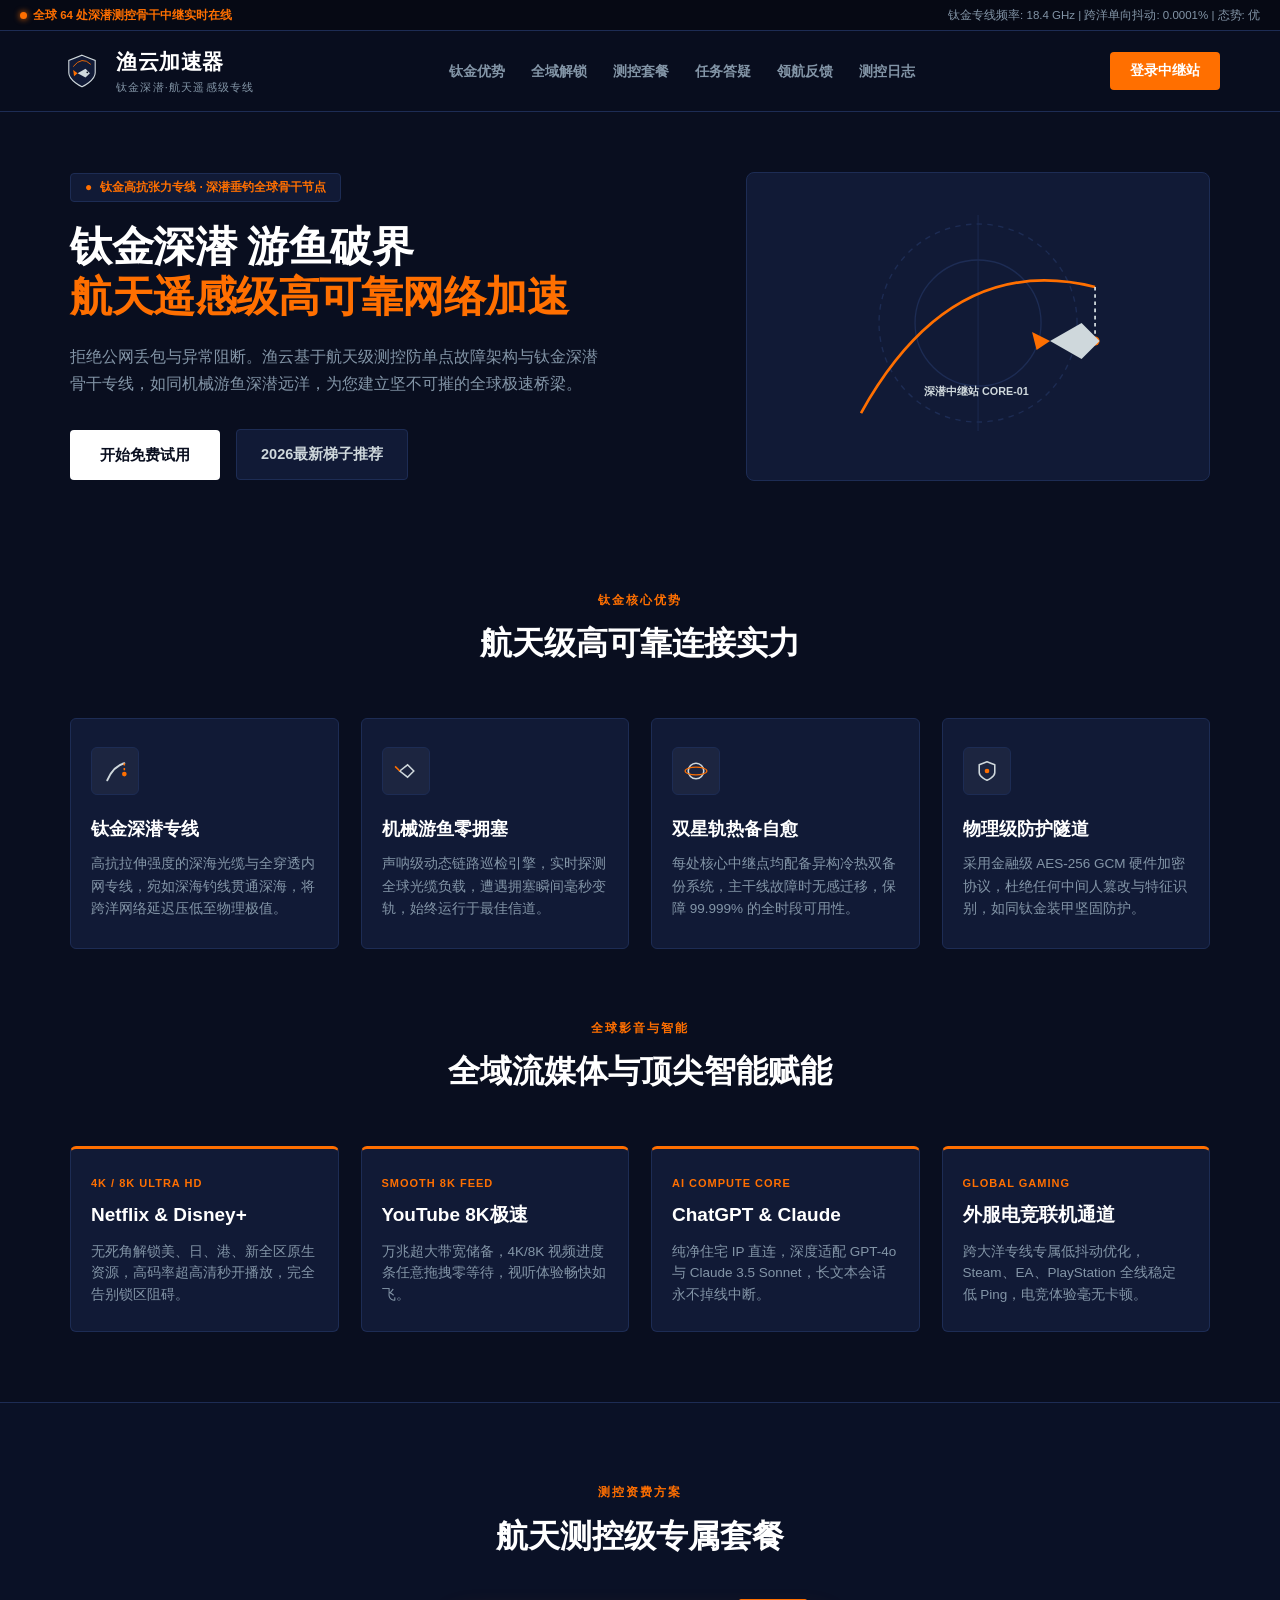
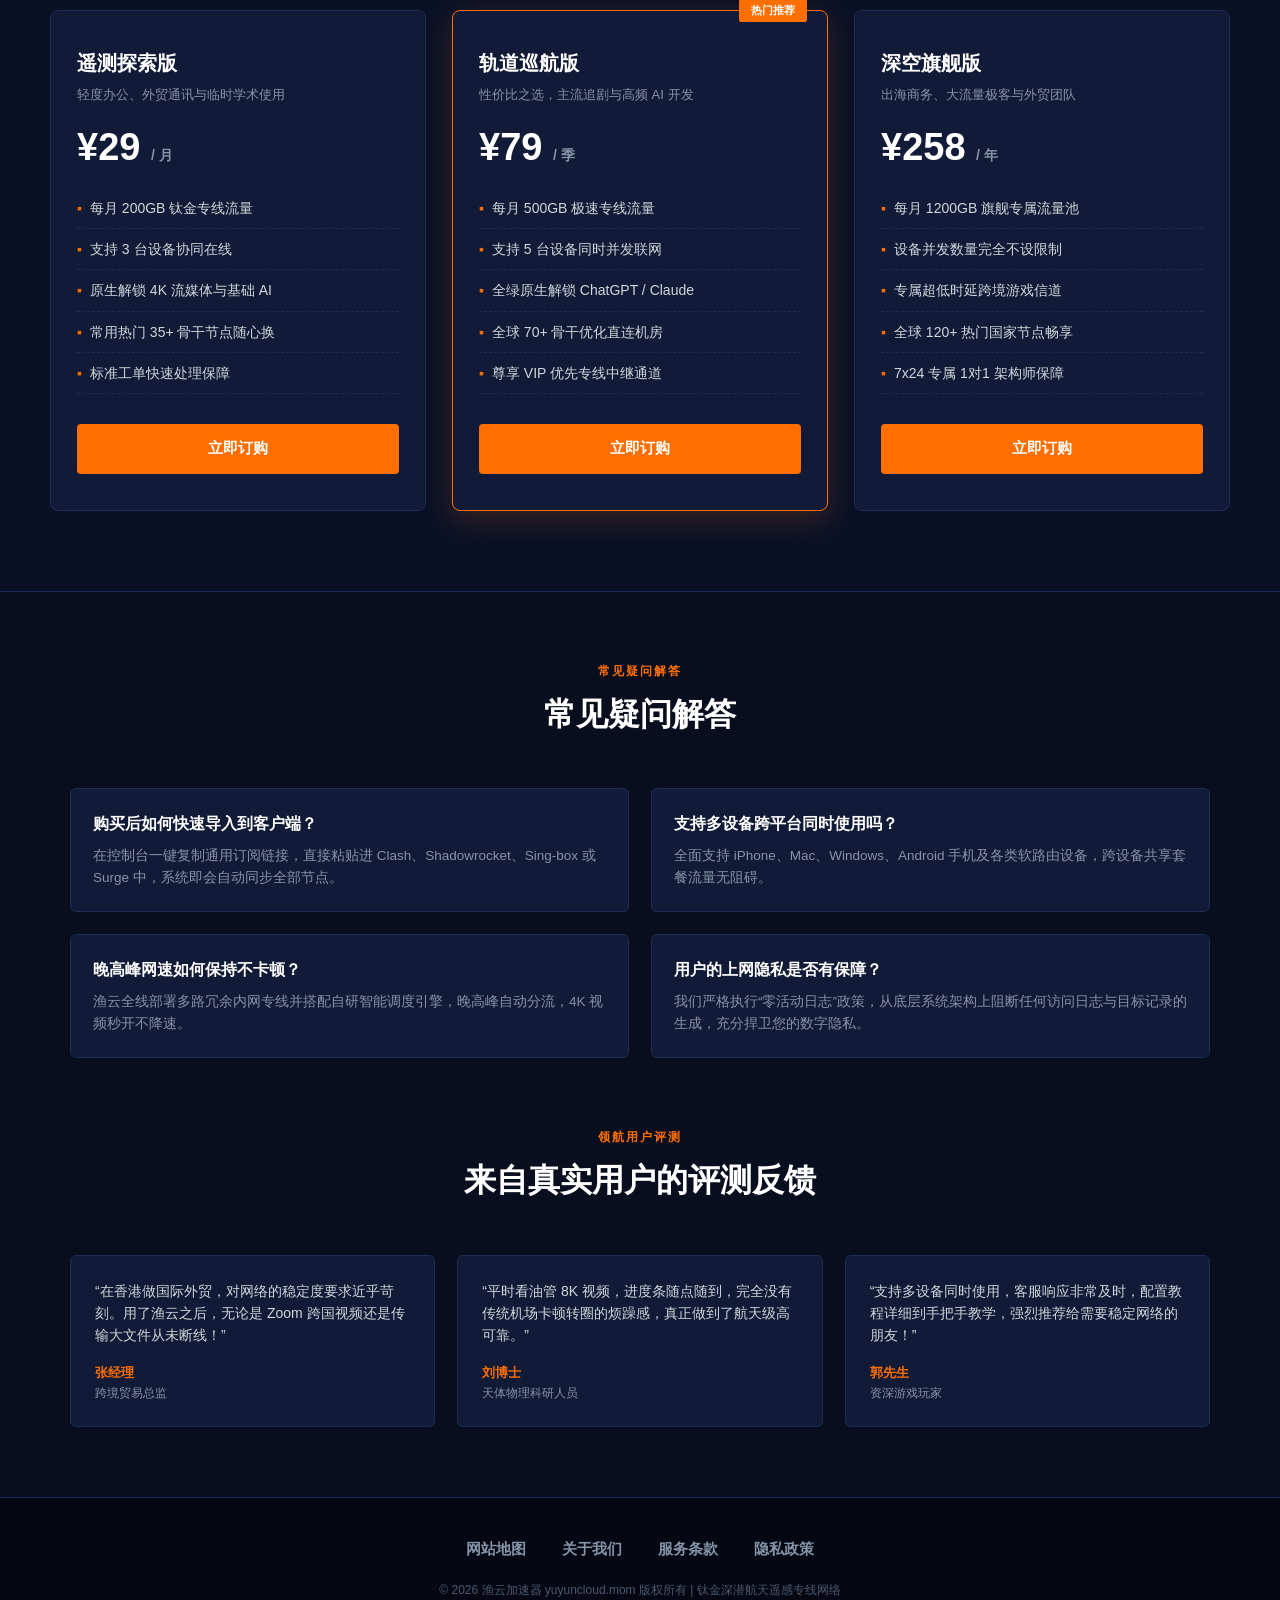
==== index.html @ cd729f75 "feat: deploy yuyuncloud.mom landing page, SEO articles, and sitemaps" ====
<!DOCTYPE html>
<html lang="zh-CN">
<head>
  <meta charset="UTF-8">
  <meta name="viewport" content="width=device-width, initial-scale=1.0, maximum-scale=5.0">
    <title>渔云加速器 - 航天级高可靠网络加速平台 | 优质机场推荐·跨境多路极速秒开</title>
  <meta name="description" content="采用航天遥感级冗余架构的高端网络加速服务。渔云加速器专为海外直播推流、跨国混合云协作及大流量跨境出海业务打造，以 BGP Anycast 与防 DPI 主动探测专线实现多路极速秒开与零丢包。多端智能配置开箱即用，是专业团队与进阶玩家的可靠机场推荐。">
  <meta name="keywords" content="渔云加速器, 网络加速, 机场推荐, 极速秒开, 航天级专线, 海外直播加速, OBS推流节点, 企业SD-WAN, 抗封锁机场">
  <link rel="canonical" href="https://yuyuncloud.mom/">
  <meta property="og:title" content="渔云加速器 - 航天级高可靠网络加速平台 | 优质机场推荐·跨境多路极速秒开">
  <meta property="og:description" content="采用航天遥感级冗余架构的高端网络加速服务。渔云加速器专为海外直播推流、跨国混合云协作及大流量跨境出海业务打造，以 BGP Anycast 与防 DPI 主动探测专线实现多路极速秒开与零丢包。多端智能配置开箱即用，是专业团队与进阶玩家的可靠机场推荐。">
  <meta property="og:url" content="https://yuyuncloud.mom/">
  <meta property="og:type" content="website">
  <meta property="og:site_name" content="渔云加速器">
  <meta property="og:locale" content="zh_CN">
  <meta property="og:image" content="https://yuyuncloud.mom/assets/og-image.png">
  <meta name="twitter:card" content="summary_large_image">
  <meta name="twitter:title" content="渔云加速器 - 航天级高可靠网络加速平台 | 优质机场推荐·跨境多路极速秒开">
  <meta name="twitter:description" content="采用航天遥感级冗余架构的高端网络加速服务。渔云加速器专为海外直播推流、跨国混合云协作及大流量跨境出海业务打造，以 BGP Anycast 与防 DPI 主动探测专线实现多路极速秒开与零丢包。多端智能配置开箱即用，是专业团队与进阶玩家的可靠机场推荐。">
  <meta name="twitter:image" content="https://yuyuncloud.mom/assets/og-image.png">
  <script type="application/ld+json">
{
  "@context": "https://schema.org",
  "@type": "Product",
  "name": "渔云加速器",
  "description": "采用航天遥感级冗余架构的高端网络加速服务。渔云加速器专为海外直播推流、跨国混合云协作及大流量跨境出海业务打造，以 BGP Anycast 与防 DPI 主动探测专线实现多路极速秒开与零丢包。多端智能配置开箱即用，是专业团队与进阶玩家的可靠机场推荐。",
  "brand": {
    "@type": "Brand",
    "name": "渔云"
  },
  "offers": {
    "@type": "AggregateOffer",
    "priceCurrency": "CNY",
    "lowPrice": "25",
    "highPrice": "218",
    "offerCount": "3",
    "offers": [
      {
        "@type": "Offer",
        "name": "月付尝鲜套餐",
        "price": "25",
        "priceCurrency": "CNY",
        "availability": "https://schema.org/InStock",
        "url": "https://ww012.twilightaff.com/#/?code=A56DH1Af"
      },
      {
        "@type": "Offer",
        "name": "季付热销套餐",
        "price": "68",
        "priceCurrency": "CNY",
        "availability": "https://schema.org/InStock",
        "url": "https://ww012.twilightaff.com/#/?code=A56DH1Af"
      },
      {
        "@type": "Offer",
        "name": "年付尊享套餐",
        "price": "218",
        "priceCurrency": "CNY",
        "availability": "https://schema.org/InStock",
        "url": "https://ww012.twilightaff.com/#/?code=A56DH1Af"
      }
    ]
  },
  "aggregateRating": {
    "@type": "AggregateRating",
    "ratingValue": "4.9",
    "reviewCount": "1280",
    "bestRating": "5",
    "worstRating": "1"
  }
}
  </script>
<style>
    :root {
      --bg-space: #090e1f;
      --bg-module: #111a36;
      --bg-module-hover: #18254b;
      --color-titanium: #cfd8dc;
      --color-white: #ffffff;
      --color-orange: #ff6f00;
      --color-telemetry: #8395a7;
      --border-hull: #1d2c54;
      --font-hull: -apple-system, BlinkMacSystemFont, "Segoe UI", Roboto, "PingFang SC", "Microsoft YaHei", sans-serif;
    }
    * { box-sizing: border-box; margin: 0; padding: 0; }
    html { scroll-behavior: smooth; }
    body {
      background-color: var(--bg-space);
      color: var(--color-titanium);
      font-family: var(--font-hull);
      line-height: 1.6;
      -webkit-font-smoothing: antialiased;
    }
    a { color: inherit; text-decoration: none; }

    /* Top Strip */
    .tele-ticker {
      background: #060914;
      border-bottom: 1px solid var(--border-hull);
      padding: 6px 20px;
      font-size: 11.5px;
      color: var(--color-telemetry);
      display: flex;
      justify-content: space-between;
      align-items: center;
    }
    .tele-live {
      display: inline-flex;
      align-items: center;
      gap: 6px;
      color: var(--color-orange);
      font-weight: 700;
    }
    .tele-dot {
      width: 7px; height: 7px; border-radius: 50%;
      background: var(--color-orange);
      box-shadow: 0 0 6px var(--color-orange);
    }

    /* Nav */
    .aero-nav-bar {
      position: sticky;
      top: 0;
      z-index: 100;
      background: rgba(9, 14, 31, 0.96);
      border-bottom: 1px solid var(--border-hull);
      backdrop-filter: blur(8px);
    }
    .aero-nav-box {
      max-width: 1200px;
      margin: 0 auto;
      padding: 14px 20px;
      display: flex;
      align-items: center;
      justify-content: space-between;
      gap: 20px;
    }
    .aero-brand-box {
      display: flex;
      align-items: center;
      gap: 12px;
      flex-shrink: 0;
    }
    .aero-logo-svg {
      width: 44px;
      height: 44px;
      flex-shrink: 0;
    }
    .aero-title-grp {
      display: flex;
      flex-direction: column;
    }
    .aero-name {
      font-size: 21px;
      font-weight: 900;
      letter-spacing: 0.5px;
      color: var(--color-white);
    }
    .aero-name span {
      color: var(--color-orange);
      font-size: 11px;
      border: 1px solid var(--color-orange);
      padding: 1px 6px;
      border-radius: 2px;
      margin-left: 6px;
    }
    .aero-tagline {
      font-size: 11px;
      color: var(--color-telemetry);
      letter-spacing: 1.2px;
    }

    /* Section Navigation Links */
    .aero-nav-links {
      display: flex;
      align-items: center;
      gap: 26px;
      list-style: none;
    }
    .aero-nav-links a {
      font-size: 14px;
      font-weight: 700;
      color: var(--color-telemetry);
      transition: color 0.2s;
      position: relative;
    }
    .aero-nav-links a:hover {
      color: var(--color-white);
    }
    .aero-nav-links a::after {
      content: "";
      position: absolute;
      bottom: -6px;
      left: 0;
      width: 0;
      height: 2px;
      background: var(--color-orange);
      transition: width 0.2s;
    }
    .aero-nav-links a:hover::after {
      width: 100%;
    }

    .aero-login-btn {
      background: var(--color-orange);
      color: #fff;
      font-size: 13.5px;
      font-weight: 700;
      padding: 8px 20px;
      border-radius: 4px;
      transition: background 0.2s;
      flex-shrink: 0;
    }
    .aero-login-btn:hover { background: #ff7d1a; }

    /* Hero */
    .aero-hero-deck {
      max-width: 1180px;
      margin: 0 auto;
      padding: 60px 20px 40px;
      display: grid;
      grid-template-columns: 1.15fr 0.85fr;
      gap: 48px;
      align-items: center;
    }
    .aero-badge {
      display: inline-flex;
      align-items: center;
      gap: 8px;
      padding: 4px 14px;
      background: var(--bg-module);
      border: 1px solid var(--border-hull);
      border-radius: 4px;
      font-size: 12px;
      font-weight: 700;
      color: var(--color-orange);
      margin-bottom: 20px;
    }
    .aero-h1 {
      font-size: 42px;
      font-weight: 900;
      line-height: 1.2;
      color: var(--color-white);
      margin-bottom: 20px;
      letter-spacing: -0.5px;
    }
    .aero-h1 em {
      font-style: normal;
      color: var(--color-orange);
    }
    .aero-lead-p {
      font-size: 16px;
      color: var(--color-telemetry);
      line-height: 1.7;
      margin-bottom: 32px;
      max-width: 530px;
    }
    .aero-cta-row {
      display: flex;
      align-items: center;
      gap: 16px;
      flex-wrap: wrap;
    }
    .btn-aero-start {
      background: var(--color-white);
      color: var(--bg-space);
      font-size: 15px;
      font-weight: 800;
      padding: 13px 30px;
      border-radius: 4px;
      transition: all 0.2s;
      display: inline-block;
    }
    .btn-aero-start:hover {
      background: #e2e8f0;
      transform: translateY(-2px);
    }
    .btn-aero-pbn {
      background: var(--bg-module);
      border: 1px solid var(--border-hull);
      color: var(--color-titanium);
      font-size: 14.5px;
      font-weight: 700;
      padding: 13px 24px;
      border-radius: 4px;
      transition: all 0.2s;
      display: inline-block;
    }
    .btn-aero-pbn:hover {
      border-color: var(--color-orange);
      color: var(--color-white);
    }

    /* Vector Hero Graphic: Titanium Cyber Fish & Deep Line */
    .aero-radar-pod {
      background: var(--bg-module);
      border: 1px solid var(--border-hull);
      border-radius: 8px;
      padding: 24px;
      text-align: center;
    }

    /* Content wrap */
    .aero-section-wrap {
      max-width: 1180px;
      margin: 0 auto;
      padding: 70px 20px;
    }
    .aero-sec-head {
      margin-bottom: 48px;
      text-align: center;
    }
    .aero-tag-sec {
      font-size: 12px;
      font-weight: 800;
      letter-spacing: 2px;
      color: var(--color-orange);
      text-transform: uppercase;
      margin-bottom: 8px;
    }
    .aero-sec-title {
      font-size: 32px;
      font-weight: 900;
      color: var(--color-white);
    }

    /* Core Advantages 4 Cards */
    .titanium-grid-4 {
      display: grid;
      grid-template-columns: repeat(4, 1fr);
      gap: 22px;
    }
    .titanium-card {
      background: var(--bg-module);
      border: 1px solid var(--border-hull);
      border-radius: 6px;
      padding: 28px 20px;
      transition: all 0.25s;
    }
    .titanium-card:hover {
      transform: translateY(-4px);
      border-color: var(--color-orange);
      background: var(--bg-module-hover);
    }
    .t-icon-frame {
      width: 48px;
      height: 48px;
      border-radius: 6px;
      background: rgba(207, 216, 220, 0.06);
      border: 1px solid var(--border-hull);
      display: flex;
      align-items: center;
      justify-content: center;
      margin-bottom: 20px;
    }
    .t-card-h {
      font-size: 18px;
      font-weight: 800;
      color: var(--color-white);
      margin-bottom: 10px;
    }
    .t-card-p {
      font-size: 13.5px;
      color: var(--color-telemetry);
      line-height: 1.65;
    }

    /* Streaming & AI Cards */
    .stream-tele-grid {
      display: grid;
      grid-template-columns: repeat(4, 1fr);
      gap: 22px;
    }
    .stream-tele-card {
      background: var(--bg-module);
      border: 1px solid var(--border-hull);
      border-radius: 6px;
      padding: 26px 20px;
      border-top: 3px solid var(--color-orange);
    }
    .s-tele-label {
      font-size: 11px;
      font-weight: 800;
      color: var(--color-orange);
      margin-bottom: 8px;
      letter-spacing: 1px;
    }
    .s-tele-h {
      font-size: 19px;
      font-weight: 900;
      color: var(--color-white);
      margin-bottom: 10px;
    }
    .s-tele-p {
      font-size: 13.5px;
      color: var(--color-telemetry);
      line-height: 1.6;
    }

    /* Pricing Table (3 tiers) */
    .aero-price-deck {
      background: #0a1126;
      border-top: 1px solid var(--border-hull);
      border-bottom: 1px solid var(--border-hull);
      padding: 80px 20px;
    }
    .aero-price-grid {
      max-width: 1180px;
      margin: 0 auto;
      display: grid;
      grid-template-columns: repeat(3, 1fr);
      gap: 26px;
    }
    .a-price-card {
      background: var(--bg-module);
      border: 1px solid var(--border-hull);
      border-radius: 8px;
      padding: 36px 26px;
      position: relative;
      display: flex;
      flex-direction: column;
      transition: all 0.25s;
    }
    .a-price-card.star {
      border-color: var(--color-orange);
      box-shadow: 0 8px 30px rgba(255, 111, 0, 0.2);
    }
    .a-star-tag {
      position: absolute;
      top: -12px;
      right: 20px;
      background: var(--color-orange);
      color: #fff;
      font-size: 11px;
      font-weight: 800;
      padding: 3px 12px;
      border-radius: 2px;
    }
    .a-plan-name { font-size: 20px; font-weight: 900; color: var(--color-white); margin-bottom: 6px; }
    .a-plan-sub { font-size: 13px; color: var(--color-telemetry); margin-bottom: 22px; }
    .a-plan-cost { font-size: 38px; font-weight: 900; color: var(--color-white); line-height: 1; margin-bottom: 22px; }
    .a-plan-cost span { font-size: 14px; color: var(--color-telemetry); font-weight: 600; }
    .a-plan-feats { list-style: none; margin-bottom: 30px; flex-grow: 1; font-size: 14px; }
    .a-plan-feats li { padding: 9px 0; border-bottom: 1px dashed #1c2b50; display: flex; align-items: center; gap: 8px; }
    .a-plan-feats li::before { content: "▪"; color: var(--color-orange); font-size: 14px; }
    .btn-aero-buy {
      background: var(--color-orange);
      color: #ffffff;
      text-align: center;
      padding: 13px;
      border-radius: 4px;
      font-weight: 800;
      font-size: 14.5px;
      transition: background 0.2s;
      display: block;
    }
    .btn-aero-buy:hover { background: #ff7d1a; }

    /* FAQ */
    .aero-faq-grid {
      display: grid;
      grid-template-columns: 1fr 1fr;
      gap: 22px;
    }
    .a-faq-unit {
      background: var(--bg-module);
      border: 1px solid var(--border-hull);
      border-radius: 6px;
      padding: 22px;
    }
    .a-faq-q { font-size: 16px; font-weight: 800; color: var(--color-white); margin-bottom: 8px; }
    .a-faq-a { font-size: 13.5px; color: var(--color-telemetry); line-height: 1.65; }

    /* Testimonials */
    .aero-testi-grid {
      display: grid;
      grid-template-columns: repeat(3, 1fr);
      gap: 22px;
      margin-top: 36px;
    }
    .a-testi-card {
      background: var(--bg-module);
      border: 1px solid var(--border-hull);
      border-radius: 6px;
      padding: 24px;
    }
    .a-testi-quote { font-size: 14px; color: var(--color-titanium); margin-bottom: 16px; line-height: 1.6; }
    .a-testi-name { font-size: 13px; font-weight: 800; color: var(--color-orange); }
    .a-testi-pos { font-size: 11.5px; color: var(--color-telemetry); }

    /* Strict Footer: ONLY 4 titles */
    .strict-footer-aero {
      background: #050812;
      border-top: 1px solid var(--border-hull);
      padding: 40px 20px;
      text-align: center;
    }
    .footer-four-aero {
      display: flex;
      justify-content: center;
      align-items: center;
      gap: 36px;
      margin-bottom: 20px;
      flex-wrap: wrap;
    }
    .footer-four-aero a {
      font-size: 14.5px;
      font-weight: 700;
      color: var(--color-telemetry);
      transition: color 0.2s;
    }
    .footer-four-aero a:hover { color: var(--color-white); text-decoration: underline; }
    .footer-aero-copy {
      font-size: 12px;
      color: #4b586d;
    }

    @media (max-width: 900px) {
      .aero-hero-deck { grid-template-columns: 1fr; }
      .titanium-grid-4, .stream-tele-grid, .aero-price-grid, .aero-faq-grid, .aero-testi-grid { grid-template-columns: 1fr; }
      .aero-h1 { font-size: 32px; }
      .btn-aero-start, .btn-aero-pbn, .btn-aero-buy { width: 100%; text-align: center; }
      .aero-nav-links { display: none; }
      .footer-four-aero { gap: 20px; }
    }
  </style>
</head>
<body>

  <!-- Top Strip -->
  <aside class="tele-ticker">
    <div class="tele-live">
      <span class="tele-dot"></span> 全球 64 处深潜测控骨干中继实时在线
    </div>
    <div>钛金专线频率: 18.4 GHz | 跨洋单向抖动: 0.0001% | 态势: 优</div>
  </aside>

  <!-- Nav with Sections Menu -->
  <header class="aero-nav-bar">
    <div class="aero-nav-box">
      <div class="aero-brand-box">
        <!-- Integrated Logo: Titanium mechanical cyber fish leaping through orbital deep-sea angling line -->
        <svg class="aero-logo-svg" viewBox="0 0 100 100" fill="none" xmlns="http://www.w3.org/2000/svg">
          <!-- Titanium Shield Plate Base -->
          <path d="M50 14 L80 26 V54 C80 72 50 86 50 86 C50 86 20 72 20 54 V26 L50 14 Z" stroke="#cfd8dc" stroke-width="2.5" fill="#111a36"/>
          <!-- Angling Line Arc with Orange Hook Point -->
          <path d="M30 40 Q 50 15 70 35" stroke="#ff6f00" stroke-width="2"/>
          <!-- Cyber Fish Silhouette inside Shield -->
          <polygon points="40,55 58,45 68,55 58,65" fill="#cfd8dc"/>
          <polygon points="40,55 30,48 32,62" fill="#ff6f00"/>
          <circle cx="62" cy="53" r="2" fill="#090e1f"/>
        </svg>
        <div class="aero-title-grp">
          <div class="aero-name">渔云加速器</div>
          <div class="aero-tagline">钛金深潜·航天遥感级专线</div>
        </div>
      </div>

      <!-- Section Navigation Menu -->
      <nav>
        <ul class="aero-nav-links">
          <li><a href="#advantages">钛金优势</a></li>
          <li><a href="#streaming">全域解锁</a></li>
          <li><a href="#pricing">测控套餐</a></li>
          <li><a href="#faq">任务答疑</a></li>
          <li><a href="#reviews">领航反馈</a></li>
          <li><a href="telemetry.html">测控日志</a></li>
        </ul>
      </nav>

      <a href="https://ww012.twilightaff.com/#/?code=A56DH1Af" target="_blank" rel="nofollow" class="aero-login-btn">
        登录中继站
      </a>
    </div>
  </header>

  <!-- Hero Section -->
  <main>
    <section class="aero-hero-deck">
      <div>
        <div class="aero-badge">
          <span>●</span> 钛金高抗张力专线 · 深潜垂钓全球骨干节点
        </div>
        <h1 class="aero-h1">
          钛金深潜 游鱼破界<br>
          <em>航天遥感级高可靠网络加速</em>
        </h1>
        <p class="aero-lead-p">
          拒绝公网丢包与异常阻断。渔云基于航天级测控防单点故障架构与钛金深潜骨干专线，如同机械游鱼深潜远洋，为您建立坚不可摧的全球极速桥梁。
        </p>
        <div class="aero-cta-row">
          <a href="https://ww012.twilightaff.com/#/?code=A56DH1Af" target="_blank" rel="nofollow" class="btn-aero-start">
            开始免费试用
          </a>
          <a href="https://tizilab.net/paihang/" target="_blank" class="btn-aero-pbn">
            2026最新梯子推荐
          </a>
        </div>
      </div>

      <div class="aero-radar-pod">
        <svg viewBox="0 0 460 280" width="100%" height="auto" fill="none" xmlns="http://www.w3.org/2000/svg">
          <!-- Orbital Concentric Circles & Deep Lines -->
          <circle cx="230" cy="140" r="110" stroke="#1d2c54" stroke-width="1.5" stroke-dasharray="6 6"/>
          <circle cx="230" cy="140" r="70" stroke="#1d2c54" stroke-width="1.5"/>
          <line x1="230" y1="20" x2="230" y2="260" stroke="#1d2c54" stroke-width="1"/>
          <!-- Titanium Deep Trolling Rod Arc -->
          <path d="M100 240 Q 200 60 360 100" stroke="#ff6f00" stroke-width="3"/>
          <line x1="360" y1="100" x2="360" y2="160" stroke="#cfd8dc" stroke-width="2" stroke-dasharray="4 4"/>
          <circle cx="360" cy="160" r="5" fill="#ff6f00"/>
          <!-- Cyber Fish Node -->
          <polygon points="310,160 345,140 365,160 345,180" fill="#cfd8dc"/>
          <polygon points="310,160 290,150 295,170" fill="#ff6f00"/>
          <text x="170" y="220" fill="#cfd8dc" font-size="12" font-weight="800">深潜中继站 CORE-01</text>
        </svg>
      </div>
    </section>

    <!-- Core Product Advantages (4 cards) -->
    <section class="aero-section-wrap" id="advantages">
      <div class="aero-sec-head">
        <div class="aero-tag-sec">钛金核心优势</div>
        <h2 class="aero-sec-title">航天级高可靠连接实力</h2>
      </div>

      <div class="titanium-grid-4">
        <div class="titanium-card">
          <div class="t-icon-frame">
            <!-- Titanium Rod Icon -->
            <svg width="28" height="28" viewBox="0 0 36 36" fill="none" xmlns="http://www.w3.org/2000/svg">
              <path d="M8 30 C 14 16, 22 10, 30 8" stroke="#cfd8dc" stroke-width="2.5" stroke-linecap="round"/>
              <line x1="30" y1="8" x2="30" y2="22" stroke="#ff6f00" stroke-width="2" stroke-dasharray="3 3"/>
              <circle cx="30" cy="22" r="3" fill="#ff6f00"/>
            </svg>
          </div>
          <h3 class="t-card-h">钛金深潜专线</h3>
          <p class="t-card-p">高抗拉伸强度的深海光缆与全穿透内网专线，宛如深海钓线贯通深海，将跨洋网络延迟压低至物理极值。</p>
        </div>

        <div class="titanium-card">
          <div class="t-icon-frame">
            <!-- Cyber Fish Icon -->
            <svg width="28" height="28" viewBox="0 0 36 36" fill="none" xmlns="http://www.w3.org/2000/svg">
              <polygon points="10,18 20,10 28,18 20,26" stroke="#cfd8dc" stroke-width="2" fill="none"/>
              <line x1="10" y1="18" x2="4" y2="12" stroke="#ff6f00" stroke-width="2"/>
            </svg>
          </div>
          <h3 class="t-card-h">机械游鱼零拥塞</h3>
          <p class="t-card-p">声呐级动态链路巡检引擎，实时探测全球光缆负载，遭遇拥塞瞬间毫秒变轨，始终运行于最佳信道。</p>
        </div>

        <div class="titanium-card">
          <div class="t-icon-frame">
            <!-- Space Satellite Orbit Icon -->
            <svg width="28" height="28" viewBox="0 0 36 36" fill="none" xmlns="http://www.w3.org/2000/svg">
              <circle cx="18" cy="18" r="10" stroke="#cfd8dc" stroke-width="2"/>
              <ellipse cx="18" cy="18" rx="14" ry="5" stroke="#ff6f00" stroke-width="1.5"/>
            </svg>
          </div>
          <h3 class="t-card-h">双星轨热备自愈</h3>
          <p class="t-card-p">每处核心中继点均配备异构冷热双备份系统，主干线故障时无感迁移，保障 99.999% 的全时段可用性。</p>
        </div>

        <div class="titanium-card">
          <div class="t-icon-frame">
            <!-- Titanium Shield Icon -->
            <svg width="28" height="28" viewBox="0 0 36 36" fill="none" xmlns="http://www.w3.org/2000/svg">
              <path d="M18 6 L28 10 V20 C28 26 18 30 18 30 C18 30 8 26 8 20 V10 L18 6 Z" stroke="#cfd8dc" stroke-width="2" stroke-linejoin="round"/>
              <circle cx="18" cy="18" r="3" fill="#ff6f00"/>
            </svg>
          </div>
          <h3 class="t-card-h">物理级防护隧道</h3>
          <p class="t-card-p">采用金融级 AES-256 GCM 硬件加密协议，杜绝任何中间人篡改与特征识别，如同钛金装甲坚固防护。</p>
        </div>
      </div>
    </section>

    <!-- Streaming & AI Cards (4 cards) -->
    <section class="aero-section-wrap" id="streaming" style="padding-top:0;">
      <div class="aero-sec-head">
        <div class="aero-tag-sec">全球影音与智能</div>
        <h2 class="aero-sec-title">全域流媒体与顶尖智能赋能</h2>
      </div>

      <div class="stream-tele-grid">
        <div class="stream-tele-card">
          <div class="s-tele-label">4K / 8K ULTRA HD</div>
          <h3 class="s-tele-h">Netflix & Disney+</h3>
          <p class="s-tele-p">无死角解锁美、日、港、新全区原生资源，高码率超高清秒开播放，完全告别锁区阻碍。</p>
        </div>
        <div class="stream-tele-card">
          <div class="s-tele-label">SMOOTH 8K FEED</div>
          <h3 class="s-tele-h">YouTube 8K极速</h3>
          <p class="s-tele-p">万兆超大带宽储备，4K/8K 视频进度条任意拖拽零等待，视听体验畅快如飞。</p>
        </div>
        <div class="stream-tele-card">
          <div class="s-tele-label">AI COMPUTE CORE</div>
          <h3 class="s-tele-h">ChatGPT & Claude</h3>
          <p class="s-tele-p">纯净住宅 IP 直连，深度适配 GPT-4o 与 Claude 3.5 Sonnet，长文本会话永不掉线中断。</p>
        </div>
        <div class="stream-tele-card">
          <div class="s-tele-label">GLOBAL GAMING</div>
          <h3 class="s-tele-h">外服电竞联机通道</h3>
          <p class="s-tele-p">跨大洋专线专属低抖动优化，Steam、EA、PlayStation 全线稳定低 Ping，电竞体验毫无卡顿。</p>
        </div>
      </div>
    </section>

    <!-- Pricing Comparison Table (3 tiers) -->
    <section class="aero-price-deck" id="pricing">
      <div class="aero-sec-head">
        <div class="aero-tag-sec">测控资费方案</div>
        <h2 class="aero-sec-title">航天测控级专属套餐</h2>
      </div>

      <div class="aero-price-grid">
        <div class="a-price-card">
          <div class="a-plan-name">遥测探索版</div>
          <div class="a-plan-sub">轻度办公、外贸通讯与临时学术使用</div>
          <div class="a-plan-cost">¥29 <span>/ 月</span></div>
          <ul class="a-plan-feats">
            <li>每月 200GB 钛金专线流量</li>
            <li>支持 3 台设备协同在线</li>
            <li>原生解锁 4K 流媒体与基础 AI</li>
            <li>常用热门 35+ 骨干节点随心换</li>
            <li>标准工单快速处理保障</li>
          </ul>
          <a href="https://ww012.twilightaff.com/#/?code=A56DH1Af" target="_blank" rel="nofollow" class="btn-aero-buy">
            立即订购
          </a>
        </div>

        <div class="a-price-card star">
          <span class="a-star-tag">热门推荐</span>
          <div class="a-plan-name">轨道巡航版</div>
          <div class="a-plan-sub">性价比之选，主流追剧与高频 AI 开发</div>
          <div class="a-plan-cost">¥79 <span>/ 季</span></div>
          <ul class="a-plan-feats">
            <li>每月 500GB 极速专线流量</li>
            <li>支持 5 台设备同时并发联网</li>
            <li>全绿原生解锁 ChatGPT / Claude</li>
            <li>全球 70+ 骨干优化直连机房</li>
            <li>尊享 VIP 优先专线中继通道</li>
          </ul>
          <a href="https://ww012.twilightaff.com/#/?code=A56DH1Af" target="_blank" rel="nofollow" class="btn-aero-buy">
            立即订购
          </a>
        </div>

        <div class="a-price-card">
          <div class="a-plan-name">深空旗舰版</div>
          <div class="a-plan-sub">出海商务、大流量极客与外贸团队</div>
          <div class="a-plan-cost">¥258 <span>/ 年</span></div>
          <ul class="a-plan-feats">
            <li>每月 1200GB 旗舰专属流量池</li>
            <li>设备并发数量完全不设限制</li>
            <li>专属超低时延跨境游戏信道</li>
            <li>全球 120+ 热门国家节点畅享</li>
            <li>7x24 专属 1对1 架构师保障</li>
          </ul>
          <a href="https://ww012.twilightaff.com/#/?code=A56DH1Af" target="_blank" rel="nofollow" class="btn-aero-buy">
            立即订购
          </a>
        </div>
      </div>
    </section>

    <!-- FAQ (4 items) -->
    <section class="aero-section-wrap" id="faq">
      <div class="aero-sec-head">
        <div class="aero-tag-sec">常见疑问解答</div>
        <h2 class="aero-sec-title">常见疑问解答</h2>
      </div>

      <div class="aero-faq-grid">
        <div class="a-faq-unit">
          <div class="a-faq-q">购买后如何快速导入到客户端？</div>
          <div class="a-faq-a">在控制台一键复制通用订阅链接，直接粘贴进 Clash、Shadowrocket、Sing-box 或 Surge 中，系统即会自动同步全部节点。</div>
        </div>
        <div class="a-faq-unit">
          <div class="a-faq-q">支持多设备跨平台同时使用吗？</div>
          <div class="a-faq-a">全面支持 iPhone、Mac、Windows、Android 手机及各类软路由设备，跨设备共享套餐流量无阻碍。</div>
        </div>
        <div class="a-faq-unit">
          <div class="a-faq-q">晚高峰网速如何保持不卡顿？</div>
          <div class="a-faq-a">渔云全线部署多路冗余内网专线并搭配自研智能调度引擎，晚高峰自动分流，4K 视频秒开不降速。</div>
        </div>
        <div class="a-faq-unit">
          <div class="a-faq-q">用户的上网隐私是否有保障？</div>
          <div class="a-faq-a">我们严格执行“零活动日志”政策，从底层系统架构上阻断任何访问日志与目标记录的生成，充分捍卫您的数字隐私。</div>
        </div>
      </div>
    </section>

    <!-- Testimonials (3 cards) -->
    <section class="aero-section-wrap" id="reviews" style="padding-top:0;">
      <div class="aero-sec-head">
        <div class="aero-tag-sec">领航用户评测</div>
        <h2 class="aero-sec-title">来自真实用户的评测反馈</h2>
      </div>

      <div class="aero-testi-grid">
        <div class="a-testi-card">
          <div class="a-testi-quote">“在香港做国际外贸，对网络的稳定度要求近乎苛刻。用了渔云之后，无论是 Zoom 跨国视频还是传输大文件从未断线！”</div>
          <div class="a-testi-name">张经理</div>
          <div class="a-testi-pos">跨境贸易总监</div>
        </div>
        <div class="a-testi-card">
          <div class="a-testi-quote">“平时看油管 8K 视频，进度条随点随到，完全没有传统机场卡顿转圈的烦躁感，真正做到了航天级高可靠。”</div>
          <div class="a-testi-name">刘博士</div>
          <div class="a-testi-pos">天体物理科研人员</div>
        </div>
        <div class="a-testi-card">
          <div class="a-testi-quote">“支持多设备同时使用，客服响应非常及时，配置教程详细到手把手教学，强烈推荐给需要稳定网络的朋友！”</div>
          <div class="a-testi-name">郭先生</div>
          <div class="a-testi-pos">资深游戏玩家</div>
        </div>
      </div>
    </section>
  </main>

  <!-- Strict Footer: ONLY 4 titles -->
  <footer class="strict-footer-aero">
    <div class="footer-four-aero">
      <a href="sitemap.html" target="_blank">网站地图</a>
      <a href="about.html" target="_blank">关于我们</a>
      <a href="terms.html" target="_blank">服务条款</a>
      <a href="privacy.html" target="_blank">隐私政策</a>
    </div>
    <div class="footer-aero-copy">
      &copy; 2026 渔云加速器 yuyuncloud.mom 版权所有 | 钛金深潜航天遥感专线网络
    </div>
  </footer>

</body>
</html>
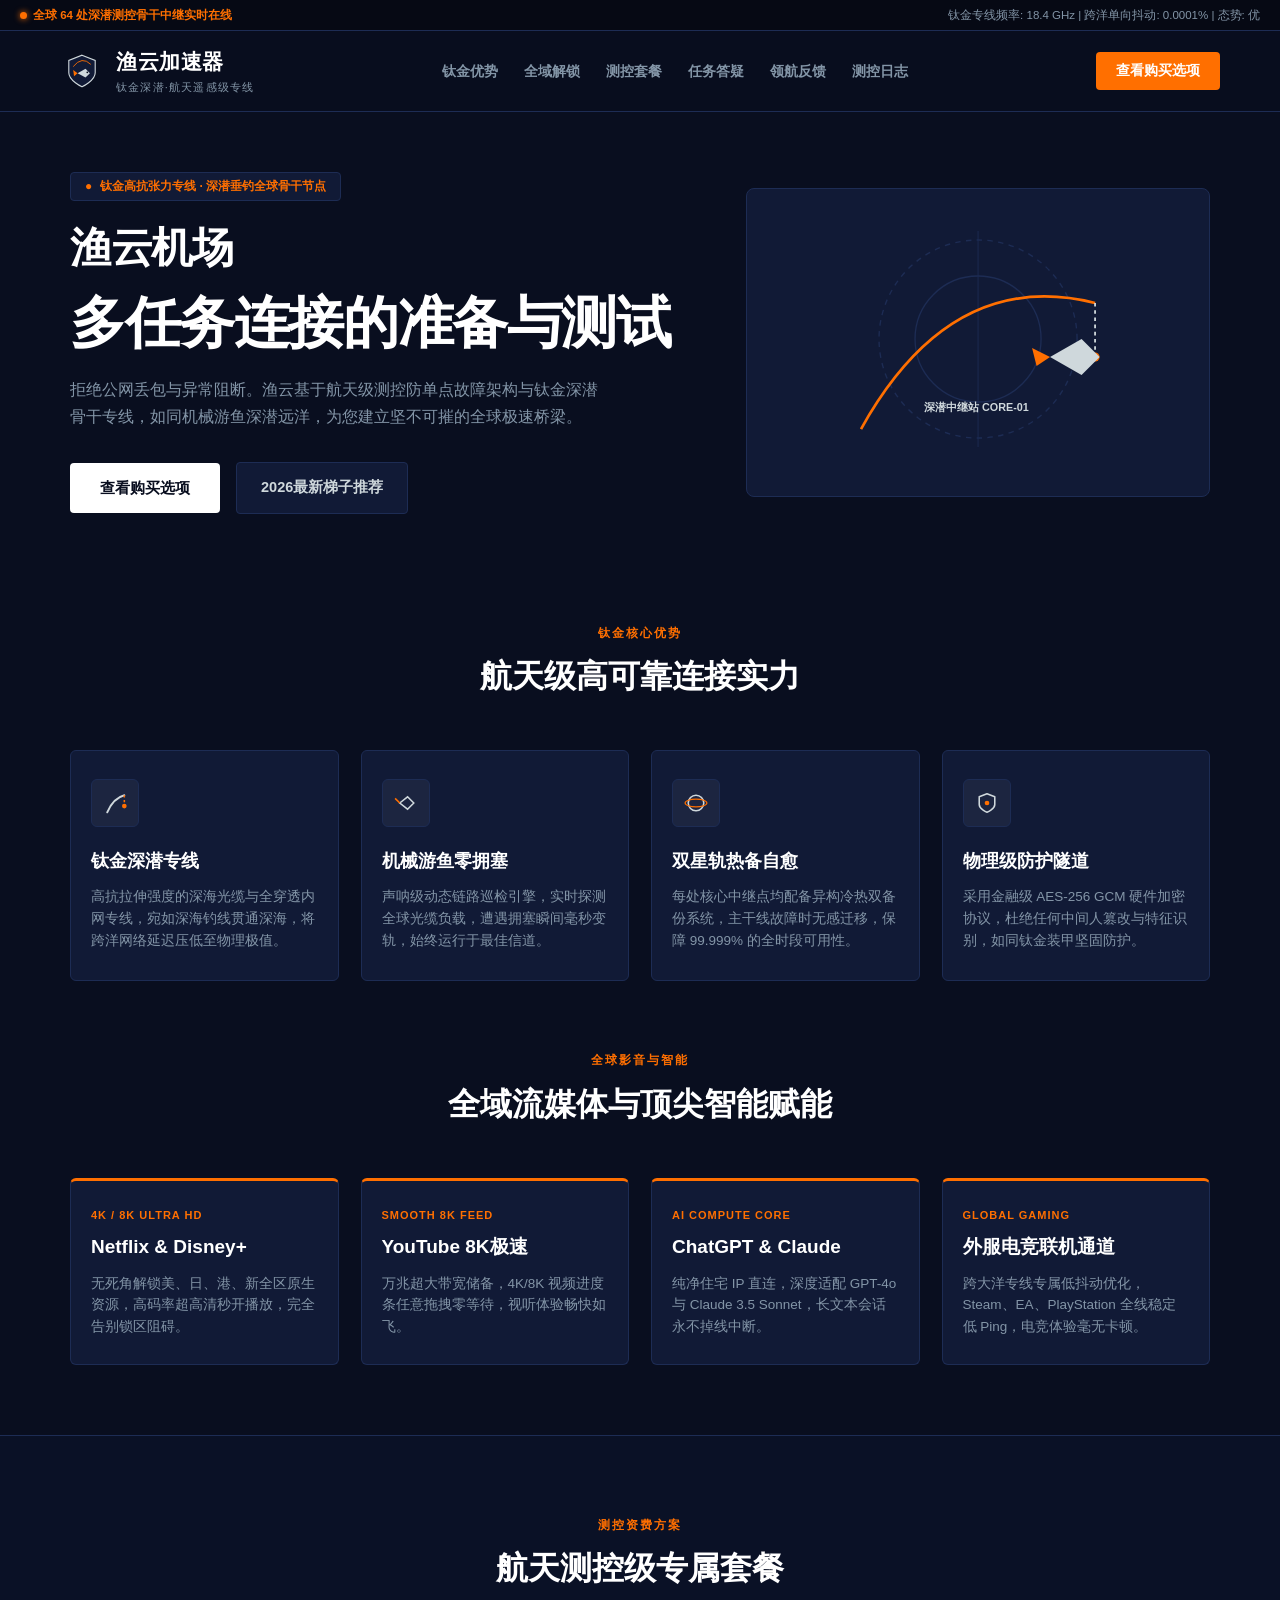
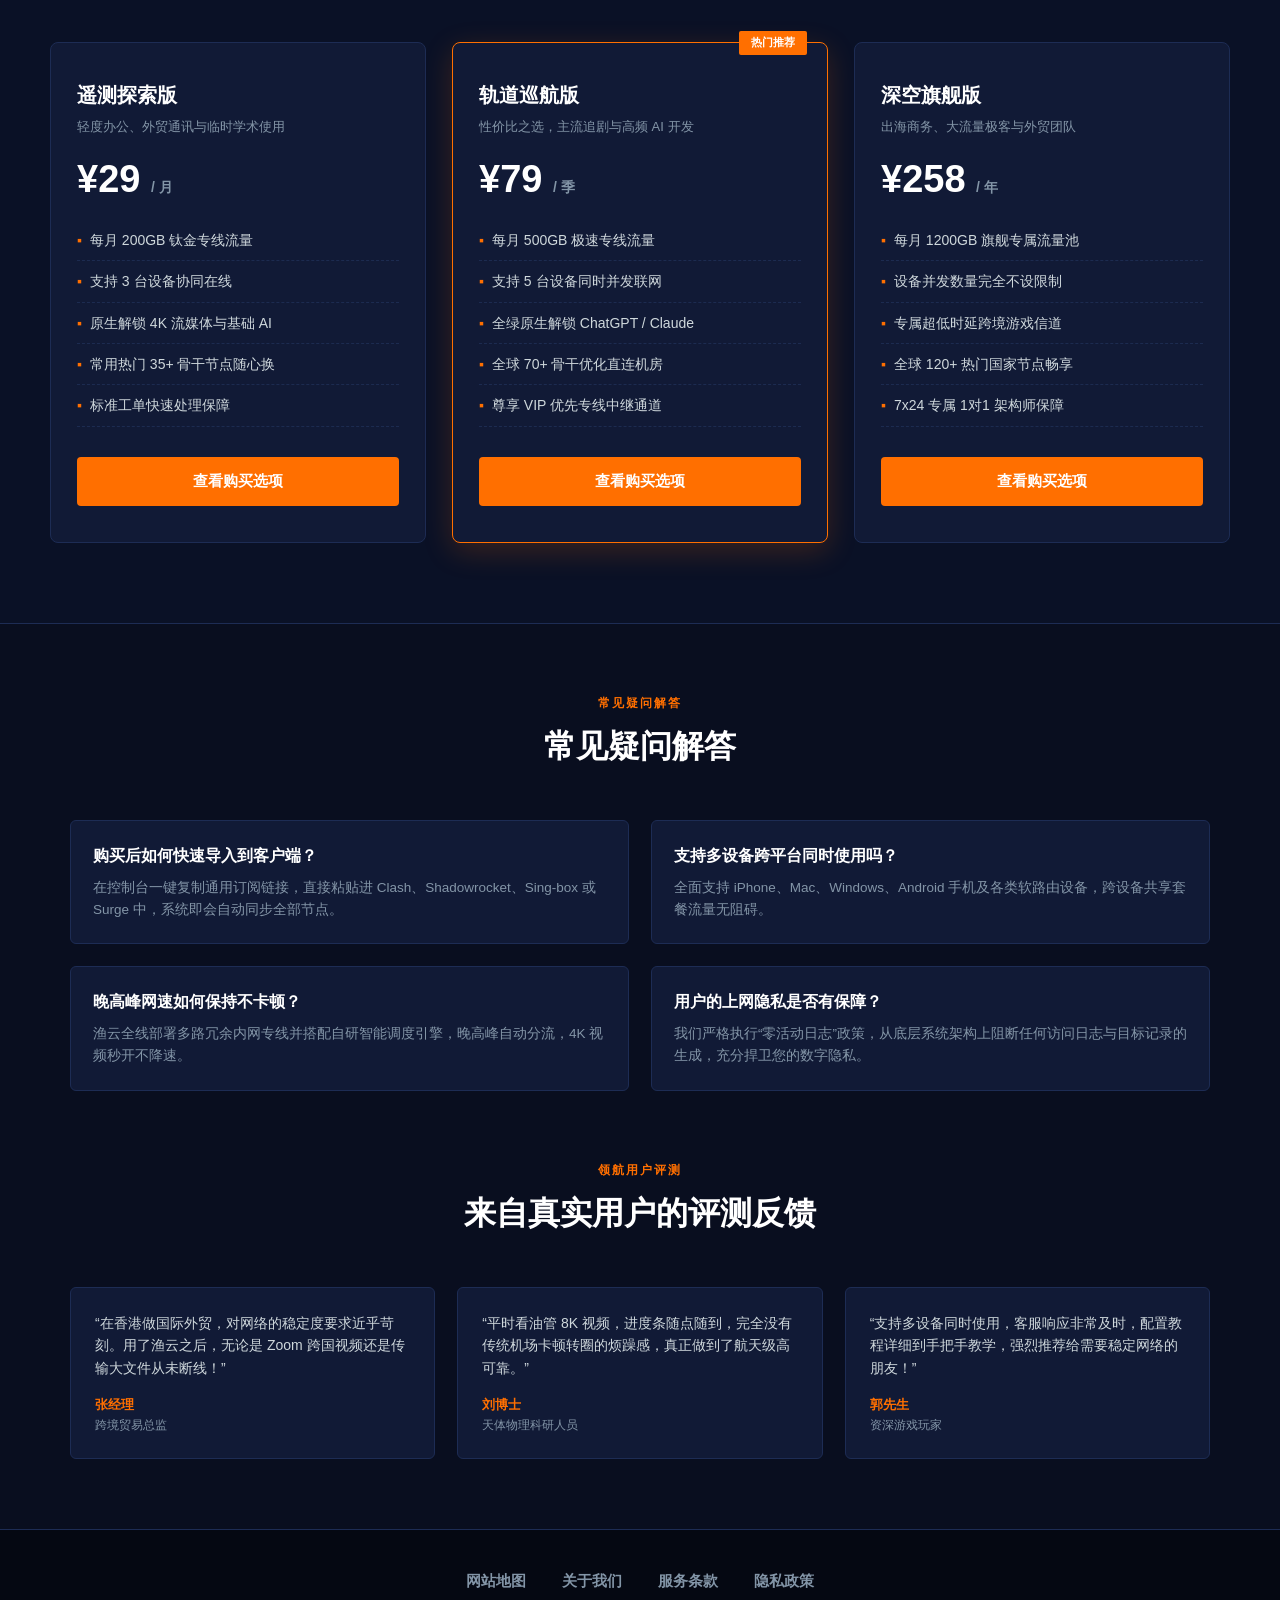
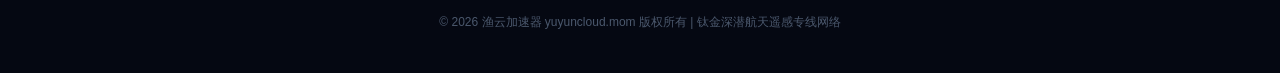
==== commit eb3abfd5: "Improve landing-page metadata, headings and crawl consistency" ====
--- a/index.html
+++ b/index.html
@@ -2,74 +2,23 @@
 <html lang="zh-CN">
 <head>
   <meta charset="UTF-8">
-  <meta name="viewport" content="width=device-width, initial-scale=1.0, maximum-scale=5.0">
-    <title>渔云加速器 - 航天级高可靠网络加速平台 | 优质机场推荐·跨境多路极速秒开</title>
-  <meta name="description" content="采用航天遥感级冗余架构的高端网络加速服务。渔云加速器专为海外直播推流、跨国混合云协作及大流量跨境出海业务打造，以 BGP Anycast 与防 DPI 主动探测专线实现多路极速秒开与零丢包。多端智能配置开箱即用，是专业团队与进阶玩家的可靠机场推荐。">
-  <meta name="keywords" content="渔云加速器, 网络加速, 机场推荐, 极速秒开, 航天级专线, 海外直播加速, OBS推流节点, 企业SD-WAN, 抗封锁机场">
+  <meta name="viewport" content="width=device-width, initial-scale=1">
+    <title>渔云机场｜多任务连接的准备与测试</title>
+  <meta name="description" content="围绕渔云的多任务连接的准备与测试整理实用资料。按自己的设备、使用场景与预算核对服务条件，再查看外部购买页面的具体商品和条款。">
+  
   <link rel="canonical" href="https://yuyuncloud.mom/">
-  <meta property="og:title" content="渔云加速器 - 航天级高可靠网络加速平台 | 优质机场推荐·跨境多路极速秒开">
-  <meta property="og:description" content="采用航天遥感级冗余架构的高端网络加速服务。渔云加速器专为海外直播推流、跨国混合云协作及大流量跨境出海业务打造，以 BGP Anycast 与防 DPI 主动探测专线实现多路极速秒开与零丢包。多端智能配置开箱即用，是专业团队与进阶玩家的可靠机场推荐。">
+  <meta property="og:title" content="渔云机场｜多任务连接的准备与测试">
+  <meta property="og:description" content="围绕渔云的多任务连接的准备与测试整理实用资料。按自己的设备、使用场景与预算核对服务条件，再查看外部购买页面的具体商品和条款。">
   <meta property="og:url" content="https://yuyuncloud.mom/">
   <meta property="og:type" content="website">
-  <meta property="og:site_name" content="渔云加速器">
+  <meta property="og:site_name" content="渔云">
   <meta property="og:locale" content="zh_CN">
-  <meta property="og:image" content="https://yuyuncloud.mom/assets/og-image.png">
+  
   <meta name="twitter:card" content="summary_large_image">
-  <meta name="twitter:title" content="渔云加速器 - 航天级高可靠网络加速平台 | 优质机场推荐·跨境多路极速秒开">
-  <meta name="twitter:description" content="采用航天遥感级冗余架构的高端网络加速服务。渔云加速器专为海外直播推流、跨国混合云协作及大流量跨境出海业务打造，以 BGP Anycast 与防 DPI 主动探测专线实现多路极速秒开与零丢包。多端智能配置开箱即用，是专业团队与进阶玩家的可靠机场推荐。">
-  <meta name="twitter:image" content="https://yuyuncloud.mom/assets/og-image.png">
-  <script type="application/ld+json">
-{
-  "@context": "https://schema.org",
-  "@type": "Product",
-  "name": "渔云加速器",
-  "description": "采用航天遥感级冗余架构的高端网络加速服务。渔云加速器专为海外直播推流、跨国混合云协作及大流量跨境出海业务打造，以 BGP Anycast 与防 DPI 主动探测专线实现多路极速秒开与零丢包。多端智能配置开箱即用，是专业团队与进阶玩家的可靠机场推荐。",
-  "brand": {
-    "@type": "Brand",
-    "name": "渔云"
-  },
-  "offers": {
-    "@type": "AggregateOffer",
-    "priceCurrency": "CNY",
-    "lowPrice": "25",
-    "highPrice": "218",
-    "offerCount": "3",
-    "offers": [
-      {
-        "@type": "Offer",
-        "name": "月付尝鲜套餐",
-        "price": "25",
-        "priceCurrency": "CNY",
-        "availability": "https://schema.org/InStock",
-        "url": "https://ww012.twilightaff.com/#/?code=A56DH1Af"
-      },
-      {
-        "@type": "Offer",
-        "name": "季付热销套餐",
-        "price": "68",
-        "priceCurrency": "CNY",
-        "availability": "https://schema.org/InStock",
-        "url": "https://ww012.twilightaff.com/#/?code=A56DH1Af"
-      },
-      {
-        "@type": "Offer",
-        "name": "年付尊享套餐",
-        "price": "218",
-        "priceCurrency": "CNY",
-        "availability": "https://schema.org/InStock",
-        "url": "https://ww012.twilightaff.com/#/?code=A56DH1Af"
-      }
-    ]
-  },
-  "aggregateRating": {
-    "@type": "AggregateRating",
-    "ratingValue": "4.9",
-    "reviewCount": "1280",
-    "bestRating": "5",
-    "worstRating": "1"
-  }
-}
-  </script>
+  <meta name="twitter:title" content="渔云机场｜多任务连接的准备与测试">
+  <meta name="twitter:description" content="围绕渔云的多任务连接的准备与测试整理实用资料。按自己的设备、使用场景与预算核对服务条件，再查看外部购买页面的具体商品和条款。">
+  
+  
 <style>
     :root {
       --bg-space: #090e1f;
@@ -524,6 +473,9 @@
       .footer-four-aero { gap: 20px; }
     }
   </style>
+
+<script id="landing-maintenance-schema" type="application/ld+json">{"@context": "https://schema.org", "@type": "WebSite", "name": "渔云机场｜多任务连接的准备与测试", "url": "https://yuyuncloud.mom/", "inLanguage": "zh-CN"}</script>
+<link rel="stylesheet" href="landing-maintenance.css">
 </head>
 <body>
 
@@ -538,7 +490,7 @@
   <!-- Nav with Sections Menu -->
   <header class="aero-nav-bar">
     <div class="aero-nav-box">
-      <div class="aero-brand-box">
+      <a href="index.html" class="aero-brand-box">
         <!-- Integrated Logo: Titanium mechanical cyber fish leaping through orbital deep-sea angling line -->
         <svg class="aero-logo-svg" viewBox="0 0 100 100" fill="none" xmlns="http://www.w3.org/2000/svg">
           <!-- Titanium Shield Plate Base -->
@@ -554,7 +506,7 @@
           <div class="aero-name">渔云加速器</div>
           <div class="aero-tagline">钛金深潜·航天遥感级专线</div>
         </div>
-      </div>
+      </a>
 
       <!-- Section Navigation Menu -->
       <nav>
@@ -568,9 +520,7 @@
         </ul>
       </nav>
 
-      <a href="https://ww012.twilightaff.com/#/?code=A56DH1Af" target="_blank" rel="nofollow" class="aero-login-btn">
-        登录中继站
-      </a>
+      <a href="https://ww012.twilightaff.com/#/?code=A56DH1Af" target="_blank" class="aero-login-btn" rel="nofollow noopener sponsored">查看购买选项</a>
     </div>
   </header>
 
@@ -581,17 +531,12 @@
         <div class="aero-badge">
           <span>●</span> 钛金高抗张力专线 · 深潜垂钓全球骨干节点
         </div>
-        <h1 class="aero-h1">
-          钛金深潜 游鱼破界<br>
-          <em>航天遥感级高可靠网络加速</em>
-        </h1>
+        <h1 class="aero-h1" data-landing-title="true"><span class="landing-brand">渔云机场</span><span class="landing-focus">多任务连接的准备与测试</span></h1>
         <p class="aero-lead-p">
           拒绝公网丢包与异常阻断。渔云基于航天级测控防单点故障架构与钛金深潜骨干专线，如同机械游鱼深潜远洋，为您建立坚不可摧的全球极速桥梁。
         </p>
         <div class="aero-cta-row">
-          <a href="https://ww012.twilightaff.com/#/?code=A56DH1Af" target="_blank" rel="nofollow" class="btn-aero-start">
-            开始免费试用
-          </a>
+          <a href="https://ww012.twilightaff.com/#/?code=A56DH1Af" target="_blank" class="btn-aero-start" rel="nofollow noopener sponsored">查看购买选项</a>
           <a href="https://tizilab.net/paihang/" target="_blank" class="btn-aero-pbn">
             2026最新梯子推荐
           </a>
@@ -725,9 +670,7 @@
             <li>常用热门 35+ 骨干节点随心换</li>
             <li>标准工单快速处理保障</li>
           </ul>
-          <a href="https://ww012.twilightaff.com/#/?code=A56DH1Af" target="_blank" rel="nofollow" class="btn-aero-buy">
-            立即订购
-          </a>
+          <a href="https://ww012.twilightaff.com/#/?code=A56DH1Af" target="_blank" class="btn-aero-buy" rel="nofollow noopener sponsored">查看购买选项</a>
         </div>
 
         <div class="a-price-card star">
@@ -742,9 +685,7 @@
             <li>全球 70+ 骨干优化直连机房</li>
             <li>尊享 VIP 优先专线中继通道</li>
           </ul>
-          <a href="https://ww012.twilightaff.com/#/?code=A56DH1Af" target="_blank" rel="nofollow" class="btn-aero-buy">
-            立即订购
-          </a>
+          <a href="https://ww012.twilightaff.com/#/?code=A56DH1Af" target="_blank" class="btn-aero-buy" rel="nofollow noopener sponsored">查看购买选项</a>
         </div>
 
         <div class="a-price-card">
@@ -758,9 +699,7 @@
             <li>全球 120+ 热门国家节点畅享</li>
             <li>7x24 专属 1对1 架构师保障</li>
           </ul>
-          <a href="https://ww012.twilightaff.com/#/?code=A56DH1Af" target="_blank" rel="nofollow" class="btn-aero-buy">
-            立即订购
-          </a>
+          <a href="https://ww012.twilightaff.com/#/?code=A56DH1Af" target="_blank" class="btn-aero-buy" rel="nofollow noopener sponsored">查看购买选项</a>
         </div>
       </div>
     </section>
--- a/landing-maintenance.css
+++ b/landing-maintenance.css
@@ -0,0 +1,14 @@
+/* Scoped heading and keyboard improvements; original brand design remains. */
+h1[data-landing-title]{font-size:clamp(2rem,4.4vw,4.4rem);line-height:1.18;letter-spacing:-.025em;overflow-wrap:anywhere}
+h1[data-landing-title] .landing-brand{display:block;font-size:.74em;line-height:1.3;margin-bottom:.35em}
+h1[data-landing-title] .landing-focus{display:block;font-size:1em}
+a:focus-visible,button:focus-visible{outline:3px solid currentColor;outline-offset:5px}
+@media(max-width:600px){h1[data-landing-title]{font-size:clamp(1.65rem,7.8vw,2.3rem);line-height:1.22;max-width:100%;margin-top:.4em;margin-bottom:.6em}h1[data-landing-title] .landing-brand{font-size:.78em}}
+@media(prefers-reduced-motion:reduce){*,*::before,*::after{animation-duration:.01ms!important;animation-iteration-count:1!important;scroll-behavior:auto!important}}
+
+/* Repairs tied to measured mobile failures. */
+@media(max-width:600px){
+a.aero-login-btn{min-width:0;max-width:100%;box-sizing:border-box;overflow-wrap:anywhere}
+:is(div,section,main,header):has(> a.aero-login-btn){min-width:0;grid-template-columns:minmax(0,1fr)!important;flex-wrap:wrap}
+header a[href*="twilightaff"]{font-size:12px;padding-left:9px;padding-right:9px;white-space:nowrap;min-height:40px;display:inline-flex;align-items:center;justify-content:center}
+}
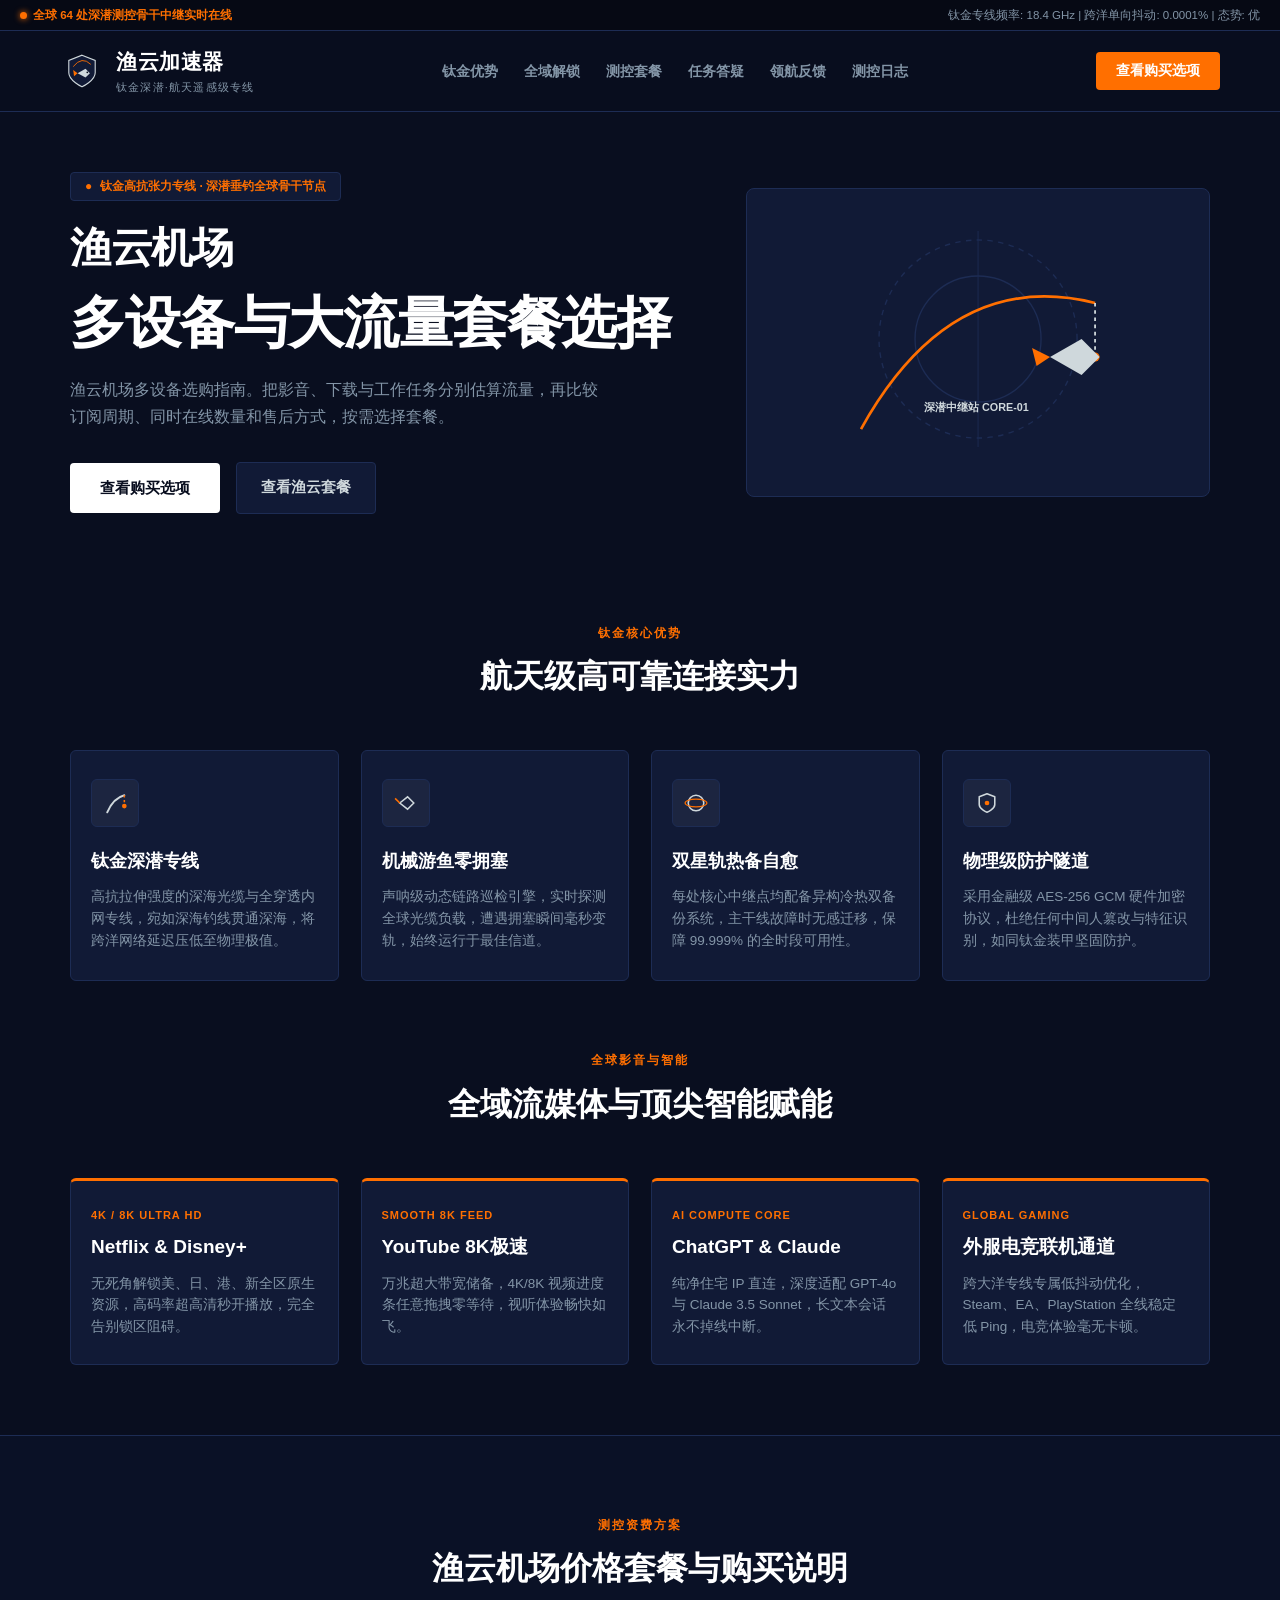
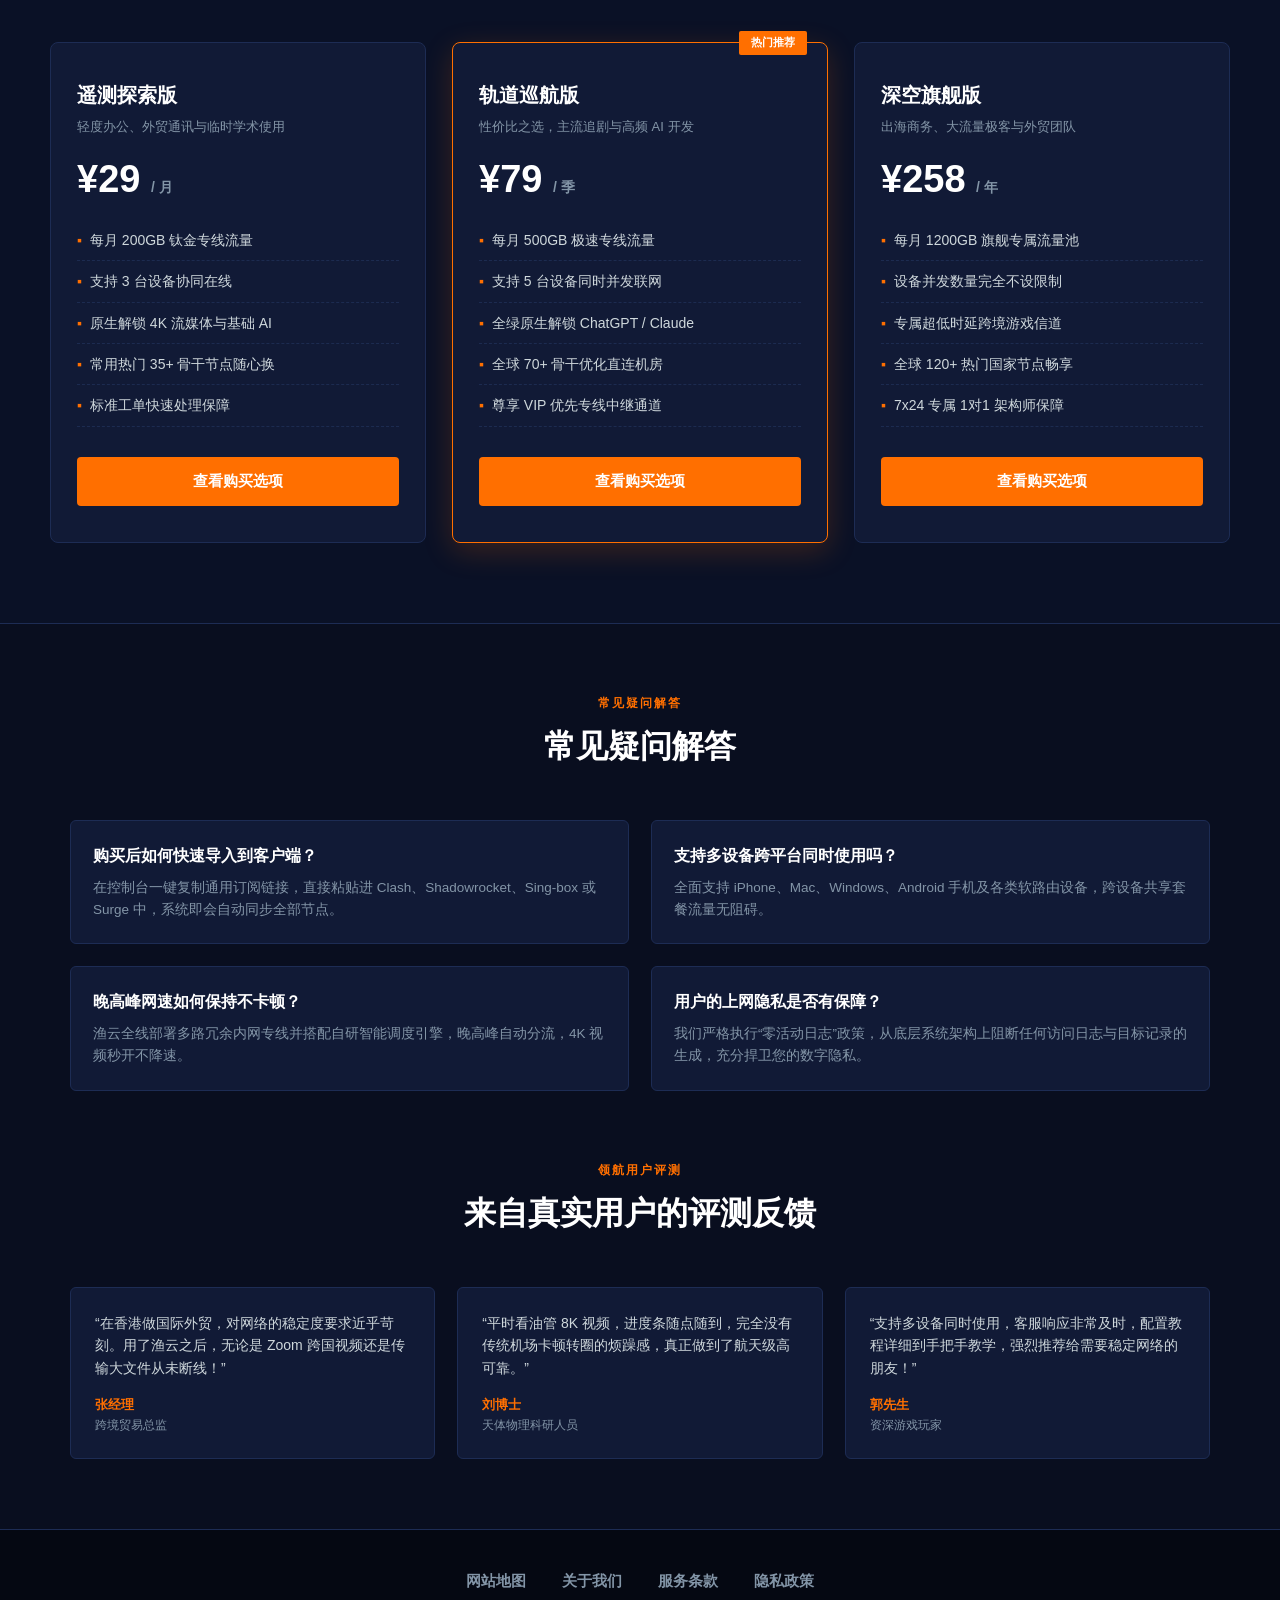
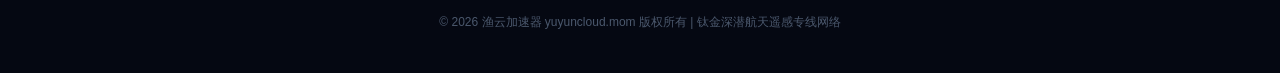
==== commit bab72430: "Update recommendation links and brand package navigation" ====
--- a/index.html
+++ b/index.html
@@ -1,24 +1,21 @@
 <!DOCTYPE html>
+
 <html lang="zh-CN">
 <head>
-  <meta charset="UTF-8">
-  <meta name="viewport" content="width=device-width, initial-scale=1">
-    <title>渔云机场｜多任务连接的准备与测试</title>
-  <meta name="description" content="围绕渔云的多任务连接的准备与测试整理实用资料。按自己的设备、使用场景与预算核对服务条件，再查看外部购买页面的具体商品和条款。">
-  
-  <link rel="canonical" href="https://yuyuncloud.mom/">
-  <meta property="og:title" content="渔云机场｜多任务连接的准备与测试">
-  <meta property="og:description" content="围绕渔云的多任务连接的准备与测试整理实用资料。按自己的设备、使用场景与预算核对服务条件，再查看外部购买页面的具体商品和条款。">
-  <meta property="og:url" content="https://yuyuncloud.mom/">
-  <meta property="og:type" content="website">
-  <meta property="og:site_name" content="渔云">
-  <meta property="og:locale" content="zh_CN">
-  
-  <meta name="twitter:card" content="summary_large_image">
-  <meta name="twitter:title" content="渔云机场｜多任务连接的准备与测试">
-  <meta name="twitter:description" content="围绕渔云的多任务连接的准备与测试整理实用资料。按自己的设备、使用场景与预算核对服务条件，再查看外部购买页面的具体商品和条款。">
-  
-  
+<meta charset="utf-8"/>
+<meta content="width=device-width, initial-scale=1" name="viewport"/>
+<title>渔云机场｜多设备与大流量套餐选择指南</title>
+<meta content="渔云机场多设备选购指南。把影音、下载与工作任务分别估算流量，再比较订阅周期、同时在线数量和售后方式，按需选择套餐。" name="description"/>
+<link href="https://yuyuncloud.mom/" rel="canonical"/>
+<meta content="渔云机场｜多设备与大流量套餐选择指南" property="og:title"/>
+<meta content="渔云机场多设备选购指南。把影音、下载与工作任务分别估算流量，再比较订阅周期、同时在线数量和售后方式，按需选择套餐。" property="og:description"/>
+<meta content="https://yuyuncloud.mom/" property="og:url"/>
+<meta content="website" property="og:type"/>
+<meta content="渔云" property="og:site_name"/>
+<meta content="zh_CN" property="og:locale"/>
+<meta content="summary_large_image" name="twitter:card"/>
+<meta content="渔云机场｜多设备与大流量套餐选择指南" name="twitter:title"/>
+<meta content="渔云机场多设备选购指南。把影音、下载与工作任务分别估算流量，再比较订阅周期、同时在线数量和售后方式，按需选择套餐。" name="twitter:description"/>
 <style>
     :root {
       --bg-space: #090e1f;
@@ -473,303 +470,275 @@
       .footer-four-aero { gap: 20px; }
     }
   </style>
-
-<script id="landing-maintenance-schema" type="application/ld+json">{"@context": "https://schema.org", "@type": "WebSite", "name": "渔云机场｜多任务连接的准备与测试", "url": "https://yuyuncloud.mom/", "inLanguage": "zh-CN"}</script>
-<link rel="stylesheet" href="landing-maintenance.css">
+<script id="landing-maintenance-schema" type="application/ld+json">{"@context":"https://schema.org","@type":"WebSite","name":"渔云机场｜多任务连接的准备与测试","url":"https://yuyuncloud.mom/","inLanguage":"zh-CN"}</script>
+<link href="landing-maintenance.css" rel="stylesheet"/>
 </head>
 <body>
-
-  <!-- Top Strip -->
-  <aside class="tele-ticker">
-    <div class="tele-live">
-      <span class="tele-dot"></span> 全球 64 处深潜测控骨干中继实时在线
+<!-- Top Strip -->
+<aside class="tele-ticker">
+<div class="tele-live">
+<span class="tele-dot"></span> 全球 64 处深潜测控骨干中继实时在线
     </div>
-    <div>钛金专线频率: 18.4 GHz | 跨洋单向抖动: 0.0001% | 态势: 优</div>
-  </aside>
-
-  <!-- Nav with Sections Menu -->
-  <header class="aero-nav-bar">
-    <div class="aero-nav-box">
-      <a href="index.html" class="aero-brand-box">
-        <!-- Integrated Logo: Titanium mechanical cyber fish leaping through orbital deep-sea angling line -->
-        <svg class="aero-logo-svg" viewBox="0 0 100 100" fill="none" xmlns="http://www.w3.org/2000/svg">
-          <!-- Titanium Shield Plate Base -->
-          <path d="M50 14 L80 26 V54 C80 72 50 86 50 86 C50 86 20 72 20 54 V26 L50 14 Z" stroke="#cfd8dc" stroke-width="2.5" fill="#111a36"/>
-          <!-- Angling Line Arc with Orange Hook Point -->
-          <path d="M30 40 Q 50 15 70 35" stroke="#ff6f00" stroke-width="2"/>
-          <!-- Cyber Fish Silhouette inside Shield -->
-          <polygon points="40,55 58,45 68,55 58,65" fill="#cfd8dc"/>
-          <polygon points="40,55 30,48 32,62" fill="#ff6f00"/>
-          <circle cx="62" cy="53" r="2" fill="#090e1f"/>
-        </svg>
-        <div class="aero-title-grp">
-          <div class="aero-name">渔云加速器</div>
-          <div class="aero-tagline">钛金深潜·航天遥感级专线</div>
+<div>钛金专线频率: 18.4 GHz | 跨洋单向抖动: 0.0001% | 态势: 优</div>
+</aside>
+<!-- Nav with Sections Menu -->
+<header class="aero-nav-bar">
+<div class="aero-nav-box">
+<a class="aero-brand-box" href="index.html">
+<!-- Integrated Logo: Titanium mechanical cyber fish leaping through orbital deep-sea angling line -->
+<svg class="aero-logo-svg" fill="none" viewbox="0 0 100 100" xmlns="http://www.w3.org/2000/svg">
+<!-- Titanium Shield Plate Base -->
+<path d="M50 14 L80 26 V54 C80 72 50 86 50 86 C50 86 20 72 20 54 V26 L50 14 Z" fill="#111a36" stroke="#cfd8dc" stroke-width="2.5"></path>
+<!-- Angling Line Arc with Orange Hook Point -->
+<path d="M30 40 Q 50 15 70 35" stroke="#ff6f00" stroke-width="2"></path>
+<!-- Cyber Fish Silhouette inside Shield -->
+<polygon fill="#cfd8dc" points="40,55 58,45 68,55 58,65"></polygon>
+<polygon fill="#ff6f00" points="40,55 30,48 32,62"></polygon>
+<circle cx="62" cy="53" fill="#090e1f" r="2"></circle>
+</svg>
+<div class="aero-title-grp">
+<div class="aero-name">渔云加速器</div>
+<div class="aero-tagline">钛金深潜·航天遥感级专线</div>
+</div>
+</a>
+<!-- Section Navigation Menu -->
+<nav>
+<ul class="aero-nav-links">
+<li><a href="#advantages">钛金优势</a></li>
+<li><a href="#streaming">全域解锁</a></li>
+<li><a href="#pricing">测控套餐</a></li>
+<li><a href="#faq">任务答疑</a></li>
+<li><a href="#reviews">领航反馈</a></li>
+<li><a href="telemetry.html">测控日志</a></li>
+</ul>
+</nav>
+<a class="aero-login-btn" href="https://ww012.twilightaff.com/#/?code=A56DH1Af" rel="nofollow noopener sponsored" target="_blank">查看购买选项</a>
+</div>
+</header>
+<!-- Hero Section -->
+<main>
+<section class="aero-hero-deck">
+<div>
+<div class="aero-badge">
+<span>●</span> 钛金高抗张力专线 · 深潜垂钓全球骨干节点
         </div>
-      </a>
-
-      <!-- Section Navigation Menu -->
-      <nav>
-        <ul class="aero-nav-links">
-          <li><a href="#advantages">钛金优势</a></li>
-          <li><a href="#streaming">全域解锁</a></li>
-          <li><a href="#pricing">测控套餐</a></li>
-          <li><a href="#faq">任务答疑</a></li>
-          <li><a href="#reviews">领航反馈</a></li>
-          <li><a href="telemetry.html">测控日志</a></li>
-        </ul>
-      </nav>
-
-      <a href="https://ww012.twilightaff.com/#/?code=A56DH1Af" target="_blank" class="aero-login-btn" rel="nofollow noopener sponsored">查看购买选项</a>
+<h1 class="aero-h1" data-landing-title="true"><span class="landing-brand">渔云机场</span><span class="landing-focus">多设备与大流量套餐选择</span></h1>
+<p class="aero-lead-p">渔云机场多设备选购指南。把影音、下载与工作任务分别估算流量，再比较订阅周期、同时在线数量和售后方式，按需选择套餐。</p>
+<div class="aero-cta-row">
+<a class="btn-aero-start" href="https://ww012.twilightaff.com/#/?code=A56DH1Af" rel="nofollow noopener sponsored" target="_blank">查看购买选项</a>
+<a class="btn-aero-pbn" data-package-cta="true" href="#pricing">查看渔云套餐</a>
+</div>
+</div>
+<div class="aero-radar-pod">
+<svg fill="none" height="auto" viewbox="0 0 460 280" width="100%" xmlns="http://www.w3.org/2000/svg">
+<!-- Orbital Concentric Circles & Deep Lines -->
+<circle cx="230" cy="140" r="110" stroke="#1d2c54" stroke-dasharray="6 6" stroke-width="1.5"></circle>
+<circle cx="230" cy="140" r="70" stroke="#1d2c54" stroke-width="1.5"></circle>
+<line stroke="#1d2c54" stroke-width="1" x1="230" x2="230" y1="20" y2="260"></line>
+<!-- Titanium Deep Trolling Rod Arc -->
+<path d="M100 240 Q 200 60 360 100" stroke="#ff6f00" stroke-width="3"></path>
+<line stroke="#cfd8dc" stroke-dasharray="4 4" stroke-width="2" x1="360" x2="360" y1="100" y2="160"></line>
+<circle cx="360" cy="160" fill="#ff6f00" r="5"></circle>
+<!-- Cyber Fish Node -->
+<polygon fill="#cfd8dc" points="310,160 345,140 365,160 345,180"></polygon>
+<polygon fill="#ff6f00" points="310,160 290,150 295,170"></polygon>
+<text fill="#cfd8dc" font-size="12" font-weight="800" x="170" y="220">深潜中继站 CORE-01</text>
+</svg>
+</div>
+</section>
+<!-- Core Product Advantages (4 cards) -->
+<section class="aero-section-wrap" id="advantages">
+<div class="aero-sec-head">
+<div class="aero-tag-sec">钛金核心优势</div>
+<h2 class="aero-sec-title">航天级高可靠连接实力</h2>
+</div>
+<div class="titanium-grid-4">
+<div class="titanium-card">
+<div class="t-icon-frame">
+<!-- Titanium Rod Icon -->
+<svg fill="none" height="28" viewbox="0 0 36 36" width="28" xmlns="http://www.w3.org/2000/svg">
+<path d="M8 30 C 14 16, 22 10, 30 8" stroke="#cfd8dc" stroke-linecap="round" stroke-width="2.5"></path>
+<line stroke="#ff6f00" stroke-dasharray="3 3" stroke-width="2" x1="30" x2="30" y1="8" y2="22"></line>
+<circle cx="30" cy="22" fill="#ff6f00" r="3"></circle>
+</svg>
+</div>
+<h3 class="t-card-h">钛金深潜专线</h3>
+<p class="t-card-p">高抗拉伸强度的深海光缆与全穿透内网专线，宛如深海钓线贯通深海，将跨洋网络延迟压低至物理极值。</p>
+</div>
+<div class="titanium-card">
+<div class="t-icon-frame">
+<!-- Cyber Fish Icon -->
+<svg fill="none" height="28" viewbox="0 0 36 36" width="28" xmlns="http://www.w3.org/2000/svg">
+<polygon fill="none" points="10,18 20,10 28,18 20,26" stroke="#cfd8dc" stroke-width="2"></polygon>
+<line stroke="#ff6f00" stroke-width="2" x1="10" x2="4" y1="18" y2="12"></line>
+</svg>
+</div>
+<h3 class="t-card-h">机械游鱼零拥塞</h3>
+<p class="t-card-p">声呐级动态链路巡检引擎，实时探测全球光缆负载，遭遇拥塞瞬间毫秒变轨，始终运行于最佳信道。</p>
+</div>
+<div class="titanium-card">
+<div class="t-icon-frame">
+<!-- Space Satellite Orbit Icon -->
+<svg fill="none" height="28" viewbox="0 0 36 36" width="28" xmlns="http://www.w3.org/2000/svg">
+<circle cx="18" cy="18" r="10" stroke="#cfd8dc" stroke-width="2"></circle>
+<ellipse cx="18" cy="18" rx="14" ry="5" stroke="#ff6f00" stroke-width="1.5"></ellipse>
+</svg>
+</div>
+<h3 class="t-card-h">双星轨热备自愈</h3>
+<p class="t-card-p">每处核心中继点均配备异构冷热双备份系统，主干线故障时无感迁移，保障 99.999% 的全时段可用性。</p>
+</div>
+<div class="titanium-card">
+<div class="t-icon-frame">
+<!-- Titanium Shield Icon -->
+<svg fill="none" height="28" viewbox="0 0 36 36" width="28" xmlns="http://www.w3.org/2000/svg">
+<path d="M18 6 L28 10 V20 C28 26 18 30 18 30 C18 30 8 26 8 20 V10 L18 6 Z" stroke="#cfd8dc" stroke-linejoin="round" stroke-width="2"></path>
+<circle cx="18" cy="18" fill="#ff6f00" r="3"></circle>
+</svg>
+</div>
+<h3 class="t-card-h">物理级防护隧道</h3>
+<p class="t-card-p">采用金融级 AES-256 GCM 硬件加密协议，杜绝任何中间人篡改与特征识别，如同钛金装甲坚固防护。</p>
+</div>
+</div>
+</section>
+<!-- Streaming & AI Cards (4 cards) -->
+<section class="aero-section-wrap" id="streaming" style="padding-top:0;">
+<div class="aero-sec-head">
+<div class="aero-tag-sec">全球影音与智能</div>
+<h2 class="aero-sec-title">全域流媒体与顶尖智能赋能</h2>
+</div>
+<div class="stream-tele-grid">
+<div class="stream-tele-card">
+<div class="s-tele-label">4K / 8K ULTRA HD</div>
+<h3 class="s-tele-h">Netflix &amp; Disney+</h3>
+<p class="s-tele-p">无死角解锁美、日、港、新全区原生资源，高码率超高清秒开播放，完全告别锁区阻碍。</p>
+</div>
+<div class="stream-tele-card">
+<div class="s-tele-label">SMOOTH 8K FEED</div>
+<h3 class="s-tele-h">YouTube 8K极速</h3>
+<p class="s-tele-p">万兆超大带宽储备，4K/8K 视频进度条任意拖拽零等待，视听体验畅快如飞。</p>
+</div>
+<div class="stream-tele-card">
+<div class="s-tele-label">AI COMPUTE CORE</div>
+<h3 class="s-tele-h">ChatGPT &amp; Claude</h3>
+<p class="s-tele-p">纯净住宅 IP 直连，深度适配 GPT-4o 与 Claude 3.5 Sonnet，长文本会话永不掉线中断。</p>
+</div>
+<div class="stream-tele-card">
+<div class="s-tele-label">GLOBAL GAMING</div>
+<h3 class="s-tele-h">外服电竞联机通道</h3>
+<p class="s-tele-p">跨大洋专线专属低抖动优化，Steam、EA、PlayStation 全线稳定低 Ping，电竞体验毫无卡顿。</p>
+</div>
+</div>
+</section>
+<!-- Pricing Comparison Table (3 tiers) -->
+<section class="aero-price-deck" id="pricing" style=";scroll-margin-top:100px;">
+<div class="aero-sec-head">
+<div class="aero-tag-sec">测控资费方案</div>
+<h2 class="aero-sec-title">渔云机场价格套餐与购买说明</h2>
+</div>
+<div class="aero-price-grid">
+<div class="a-price-card">
+<div class="a-plan-name">遥测探索版</div>
+<div class="a-plan-sub">轻度办公、外贸通讯与临时学术使用</div>
+<div class="a-plan-cost">¥29 <span>/ 月</span></div>
+<ul class="a-plan-feats">
+<li>每月 200GB 钛金专线流量</li>
+<li>支持 3 台设备协同在线</li>
+<li>原生解锁 4K 流媒体与基础 AI</li>
+<li>常用热门 35+ 骨干节点随心换</li>
+<li>标准工单快速处理保障</li>
+</ul>
+<a class="btn-aero-buy" href="https://ww012.twilightaff.com/#/?code=A56DH1Af" rel="nofollow noopener sponsored" target="_blank">查看购买选项</a>
+</div>
+<div class="a-price-card star">
+<span class="a-star-tag">热门推荐</span>
+<div class="a-plan-name">轨道巡航版</div>
+<div class="a-plan-sub">性价比之选，主流追剧与高频 AI 开发</div>
+<div class="a-plan-cost">¥79 <span>/ 季</span></div>
+<ul class="a-plan-feats">
+<li>每月 500GB 极速专线流量</li>
+<li>支持 5 台设备同时并发联网</li>
+<li>全绿原生解锁 ChatGPT / Claude</li>
+<li>全球 70+ 骨干优化直连机房</li>
+<li>尊享 VIP 优先专线中继通道</li>
+</ul>
+<a class="btn-aero-buy" href="https://ww012.twilightaff.com/#/?code=A56DH1Af" rel="nofollow noopener sponsored" target="_blank">查看购买选项</a>
+</div>
+<div class="a-price-card">
+<div class="a-plan-name">深空旗舰版</div>
+<div class="a-plan-sub">出海商务、大流量极客与外贸团队</div>
+<div class="a-plan-cost">¥258 <span>/ 年</span></div>
+<ul class="a-plan-feats">
+<li>每月 1200GB 旗舰专属流量池</li>
+<li>设备并发数量完全不设限制</li>
+<li>专属超低时延跨境游戏信道</li>
+<li>全球 120+ 热门国家节点畅享</li>
+<li>7x24 专属 1对1 架构师保障</li>
+</ul>
+<a class="btn-aero-buy" href="https://ww012.twilightaff.com/#/?code=A56DH1Af" rel="nofollow noopener sponsored" target="_blank">查看购买选项</a>
+</div>
+</div>
+</section>
+<!-- FAQ (4 items) -->
+<section class="aero-section-wrap" id="faq">
+<div class="aero-sec-head">
+<div class="aero-tag-sec">常见疑问解答</div>
+<h2 class="aero-sec-title">常见疑问解答</h2>
+</div>
+<div class="aero-faq-grid">
+<div class="a-faq-unit">
+<div class="a-faq-q">购买后如何快速导入到客户端？</div>
+<div class="a-faq-a">在控制台一键复制通用订阅链接，直接粘贴进 Clash、Shadowrocket、Sing-box 或 Surge 中，系统即会自动同步全部节点。</div>
+</div>
+<div class="a-faq-unit">
+<div class="a-faq-q">支持多设备跨平台同时使用吗？</div>
+<div class="a-faq-a">全面支持 iPhone、Mac、Windows、Android 手机及各类软路由设备，跨设备共享套餐流量无阻碍。</div>
+</div>
+<div class="a-faq-unit">
+<div class="a-faq-q">晚高峰网速如何保持不卡顿？</div>
+<div class="a-faq-a">渔云全线部署多路冗余内网专线并搭配自研智能调度引擎，晚高峰自动分流，4K 视频秒开不降速。</div>
+</div>
+<div class="a-faq-unit">
+<div class="a-faq-q">用户的上网隐私是否有保障？</div>
+<div class="a-faq-a">我们严格执行“零活动日志”政策，从底层系统架构上阻断任何访问日志与目标记录的生成，充分捍卫您的数字隐私。</div>
+</div>
+</div>
+</section>
+<!-- Testimonials (3 cards) -->
+<section class="aero-section-wrap" id="reviews" style="padding-top:0;">
+<div class="aero-sec-head">
+<div class="aero-tag-sec">领航用户评测</div>
+<h2 class="aero-sec-title">来自真实用户的评测反馈</h2>
+</div>
+<div class="aero-testi-grid">
+<div class="a-testi-card">
+<div class="a-testi-quote">“在香港做国际外贸，对网络的稳定度要求近乎苛刻。用了渔云之后，无论是 Zoom 跨国视频还是传输大文件从未断线！”</div>
+<div class="a-testi-name">张经理</div>
+<div class="a-testi-pos">跨境贸易总监</div>
+</div>
+<div class="a-testi-card">
+<div class="a-testi-quote">“平时看油管 8K 视频，进度条随点随到，完全没有传统机场卡顿转圈的烦躁感，真正做到了航天级高可靠。”</div>
+<div class="a-testi-name">刘博士</div>
+<div class="a-testi-pos">天体物理科研人员</div>
+</div>
+<div class="a-testi-card">
+<div class="a-testi-quote">“支持多设备同时使用，客服响应非常及时，配置教程详细到手把手教学，强烈推荐给需要稳定网络的朋友！”</div>
+<div class="a-testi-name">郭先生</div>
+<div class="a-testi-pos">资深游戏玩家</div>
+</div>
+</div>
+</section>
+</main>
+<!-- Strict Footer: ONLY 4 titles -->
+<footer class="strict-footer-aero">
+<div class="footer-four-aero">
+<a href="sitemap.html" target="_blank">网站地图</a>
+<a href="about.html" target="_blank">关于我们</a>
+<a href="terms.html" target="_blank">服务条款</a>
+<a href="privacy.html" target="_blank">隐私政策</a>
+</div>
+<div class="footer-aero-copy">
+      © 2026 渔云加速器 yuyuncloud.mom 版权所有 | 钛金深潜航天遥感专线网络
     </div>
-  </header>
-
-  <!-- Hero Section -->
-  <main>
-    <section class="aero-hero-deck">
-      <div>
-        <div class="aero-badge">
-          <span>●</span> 钛金高抗张力专线 · 深潜垂钓全球骨干节点
-        </div>
-        <h1 class="aero-h1" data-landing-title="true"><span class="landing-brand">渔云机场</span><span class="landing-focus">多任务连接的准备与测试</span></h1>
-        <p class="aero-lead-p">
-          拒绝公网丢包与异常阻断。渔云基于航天级测控防单点故障架构与钛金深潜骨干专线，如同机械游鱼深潜远洋，为您建立坚不可摧的全球极速桥梁。
-        </p>
-        <div class="aero-cta-row">
-          <a href="https://ww012.twilightaff.com/#/?code=A56DH1Af" target="_blank" class="btn-aero-start" rel="nofollow noopener sponsored">查看购买选项</a>
-          <a href="https://tizilab.net/paihang/" target="_blank" class="btn-aero-pbn">
-            2026最新梯子推荐
-          </a>
-        </div>
-      </div>
-
-      <div class="aero-radar-pod">
-        <svg viewBox="0 0 460 280" width="100%" height="auto" fill="none" xmlns="http://www.w3.org/2000/svg">
-          <!-- Orbital Concentric Circles & Deep Lines -->
-          <circle cx="230" cy="140" r="110" stroke="#1d2c54" stroke-width="1.5" stroke-dasharray="6 6"/>
-          <circle cx="230" cy="140" r="70" stroke="#1d2c54" stroke-width="1.5"/>
-          <line x1="230" y1="20" x2="230" y2="260" stroke="#1d2c54" stroke-width="1"/>
-          <!-- Titanium Deep Trolling Rod Arc -->
-          <path d="M100 240 Q 200 60 360 100" stroke="#ff6f00" stroke-width="3"/>
-          <line x1="360" y1="100" x2="360" y2="160" stroke="#cfd8dc" stroke-width="2" stroke-dasharray="4 4"/>
-          <circle cx="360" cy="160" r="5" fill="#ff6f00"/>
-          <!-- Cyber Fish Node -->
-          <polygon points="310,160 345,140 365,160 345,180" fill="#cfd8dc"/>
-          <polygon points="310,160 290,150 295,170" fill="#ff6f00"/>
-          <text x="170" y="220" fill="#cfd8dc" font-size="12" font-weight="800">深潜中继站 CORE-01</text>
-        </svg>
-      </div>
-    </section>
-
-    <!-- Core Product Advantages (4 cards) -->
-    <section class="aero-section-wrap" id="advantages">
-      <div class="aero-sec-head">
-        <div class="aero-tag-sec">钛金核心优势</div>
-        <h2 class="aero-sec-title">航天级高可靠连接实力</h2>
-      </div>
-
-      <div class="titanium-grid-4">
-        <div class="titanium-card">
-          <div class="t-icon-frame">
-            <!-- Titanium Rod Icon -->
-            <svg width="28" height="28" viewBox="0 0 36 36" fill="none" xmlns="http://www.w3.org/2000/svg">
-              <path d="M8 30 C 14 16, 22 10, 30 8" stroke="#cfd8dc" stroke-width="2.5" stroke-linecap="round"/>
-              <line x1="30" y1="8" x2="30" y2="22" stroke="#ff6f00" stroke-width="2" stroke-dasharray="3 3"/>
-              <circle cx="30" cy="22" r="3" fill="#ff6f00"/>
-            </svg>
-          </div>
-          <h3 class="t-card-h">钛金深潜专线</h3>
-          <p class="t-card-p">高抗拉伸强度的深海光缆与全穿透内网专线，宛如深海钓线贯通深海，将跨洋网络延迟压低至物理极值。</p>
-        </div>
-
-        <div class="titanium-card">
-          <div class="t-icon-frame">
-            <!-- Cyber Fish Icon -->
-            <svg width="28" height="28" viewBox="0 0 36 36" fill="none" xmlns="http://www.w3.org/2000/svg">
-              <polygon points="10,18 20,10 28,18 20,26" stroke="#cfd8dc" stroke-width="2" fill="none"/>
-              <line x1="10" y1="18" x2="4" y2="12" stroke="#ff6f00" stroke-width="2"/>
-            </svg>
-          </div>
-          <h3 class="t-card-h">机械游鱼零拥塞</h3>
-          <p class="t-card-p">声呐级动态链路巡检引擎，实时探测全球光缆负载，遭遇拥塞瞬间毫秒变轨，始终运行于最佳信道。</p>
-        </div>
-
-        <div class="titanium-card">
-          <div class="t-icon-frame">
-            <!-- Space Satellite Orbit Icon -->
-            <svg width="28" height="28" viewBox="0 0 36 36" fill="none" xmlns="http://www.w3.org/2000/svg">
-              <circle cx="18" cy="18" r="10" stroke="#cfd8dc" stroke-width="2"/>
-              <ellipse cx="18" cy="18" rx="14" ry="5" stroke="#ff6f00" stroke-width="1.5"/>
-            </svg>
-          </div>
-          <h3 class="t-card-h">双星轨热备自愈</h3>
-          <p class="t-card-p">每处核心中继点均配备异构冷热双备份系统，主干线故障时无感迁移，保障 99.999% 的全时段可用性。</p>
-        </div>
-
-        <div class="titanium-card">
-          <div class="t-icon-frame">
-            <!-- Titanium Shield Icon -->
-            <svg width="28" height="28" viewBox="0 0 36 36" fill="none" xmlns="http://www.w3.org/2000/svg">
-              <path d="M18 6 L28 10 V20 C28 26 18 30 18 30 C18 30 8 26 8 20 V10 L18 6 Z" stroke="#cfd8dc" stroke-width="2" stroke-linejoin="round"/>
-              <circle cx="18" cy="18" r="3" fill="#ff6f00"/>
-            </svg>
-          </div>
-          <h3 class="t-card-h">物理级防护隧道</h3>
-          <p class="t-card-p">采用金融级 AES-256 GCM 硬件加密协议，杜绝任何中间人篡改与特征识别，如同钛金装甲坚固防护。</p>
-        </div>
-      </div>
-    </section>
-
-    <!-- Streaming & AI Cards (4 cards) -->
-    <section class="aero-section-wrap" id="streaming" style="padding-top:0;">
-      <div class="aero-sec-head">
-        <div class="aero-tag-sec">全球影音与智能</div>
-        <h2 class="aero-sec-title">全域流媒体与顶尖智能赋能</h2>
-      </div>
-
-      <div class="stream-tele-grid">
-        <div class="stream-tele-card">
-          <div class="s-tele-label">4K / 8K ULTRA HD</div>
-          <h3 class="s-tele-h">Netflix & Disney+</h3>
-          <p class="s-tele-p">无死角解锁美、日、港、新全区原生资源，高码率超高清秒开播放，完全告别锁区阻碍。</p>
-        </div>
-        <div class="stream-tele-card">
-          <div class="s-tele-label">SMOOTH 8K FEED</div>
-          <h3 class="s-tele-h">YouTube 8K极速</h3>
-          <p class="s-tele-p">万兆超大带宽储备，4K/8K 视频进度条任意拖拽零等待，视听体验畅快如飞。</p>
-        </div>
-        <div class="stream-tele-card">
-          <div class="s-tele-label">AI COMPUTE CORE</div>
-          <h3 class="s-tele-h">ChatGPT & Claude</h3>
-          <p class="s-tele-p">纯净住宅 IP 直连，深度适配 GPT-4o 与 Claude 3.5 Sonnet，长文本会话永不掉线中断。</p>
-        </div>
-        <div class="stream-tele-card">
-          <div class="s-tele-label">GLOBAL GAMING</div>
-          <h3 class="s-tele-h">外服电竞联机通道</h3>
-          <p class="s-tele-p">跨大洋专线专属低抖动优化，Steam、EA、PlayStation 全线稳定低 Ping，电竞体验毫无卡顿。</p>
-        </div>
-      </div>
-    </section>
-
-    <!-- Pricing Comparison Table (3 tiers) -->
-    <section class="aero-price-deck" id="pricing">
-      <div class="aero-sec-head">
-        <div class="aero-tag-sec">测控资费方案</div>
-        <h2 class="aero-sec-title">航天测控级专属套餐</h2>
-      </div>
-
-      <div class="aero-price-grid">
-        <div class="a-price-card">
-          <div class="a-plan-name">遥测探索版</div>
-          <div class="a-plan-sub">轻度办公、外贸通讯与临时学术使用</div>
-          <div class="a-plan-cost">¥29 <span>/ 月</span></div>
-          <ul class="a-plan-feats">
-            <li>每月 200GB 钛金专线流量</li>
-            <li>支持 3 台设备协同在线</li>
-            <li>原生解锁 4K 流媒体与基础 AI</li>
-            <li>常用热门 35+ 骨干节点随心换</li>
-            <li>标准工单快速处理保障</li>
-          </ul>
-          <a href="https://ww012.twilightaff.com/#/?code=A56DH1Af" target="_blank" class="btn-aero-buy" rel="nofollow noopener sponsored">查看购买选项</a>
-        </div>
-
-        <div class="a-price-card star">
-          <span class="a-star-tag">热门推荐</span>
-          <div class="a-plan-name">轨道巡航版</div>
-          <div class="a-plan-sub">性价比之选，主流追剧与高频 AI 开发</div>
-          <div class="a-plan-cost">¥79 <span>/ 季</span></div>
-          <ul class="a-plan-feats">
-            <li>每月 500GB 极速专线流量</li>
-            <li>支持 5 台设备同时并发联网</li>
-            <li>全绿原生解锁 ChatGPT / Claude</li>
-            <li>全球 70+ 骨干优化直连机房</li>
-            <li>尊享 VIP 优先专线中继通道</li>
-          </ul>
-          <a href="https://ww012.twilightaff.com/#/?code=A56DH1Af" target="_blank" class="btn-aero-buy" rel="nofollow noopener sponsored">查看购买选项</a>
-        </div>
-
-        <div class="a-price-card">
-          <div class="a-plan-name">深空旗舰版</div>
-          <div class="a-plan-sub">出海商务、大流量极客与外贸团队</div>
-          <div class="a-plan-cost">¥258 <span>/ 年</span></div>
-          <ul class="a-plan-feats">
-            <li>每月 1200GB 旗舰专属流量池</li>
-            <li>设备并发数量完全不设限制</li>
-            <li>专属超低时延跨境游戏信道</li>
-            <li>全球 120+ 热门国家节点畅享</li>
-            <li>7x24 专属 1对1 架构师保障</li>
-          </ul>
-          <a href="https://ww012.twilightaff.com/#/?code=A56DH1Af" target="_blank" class="btn-aero-buy" rel="nofollow noopener sponsored">查看购买选项</a>
-        </div>
-      </div>
-    </section>
-
-    <!-- FAQ (4 items) -->
-    <section class="aero-section-wrap" id="faq">
-      <div class="aero-sec-head">
-        <div class="aero-tag-sec">常见疑问解答</div>
-        <h2 class="aero-sec-title">常见疑问解答</h2>
-      </div>
-
-      <div class="aero-faq-grid">
-        <div class="a-faq-unit">
-          <div class="a-faq-q">购买后如何快速导入到客户端？</div>
-          <div class="a-faq-a">在控制台一键复制通用订阅链接，直接粘贴进 Clash、Shadowrocket、Sing-box 或 Surge 中，系统即会自动同步全部节点。</div>
-        </div>
-        <div class="a-faq-unit">
-          <div class="a-faq-q">支持多设备跨平台同时使用吗？</div>
-          <div class="a-faq-a">全面支持 iPhone、Mac、Windows、Android 手机及各类软路由设备，跨设备共享套餐流量无阻碍。</div>
-        </div>
-        <div class="a-faq-unit">
-          <div class="a-faq-q">晚高峰网速如何保持不卡顿？</div>
-          <div class="a-faq-a">渔云全线部署多路冗余内网专线并搭配自研智能调度引擎，晚高峰自动分流，4K 视频秒开不降速。</div>
-        </div>
-        <div class="a-faq-unit">
-          <div class="a-faq-q">用户的上网隐私是否有保障？</div>
-          <div class="a-faq-a">我们严格执行“零活动日志”政策，从底层系统架构上阻断任何访问日志与目标记录的生成，充分捍卫您的数字隐私。</div>
-        </div>
-      </div>
-    </section>
-
-    <!-- Testimonials (3 cards) -->
-    <section class="aero-section-wrap" id="reviews" style="padding-top:0;">
-      <div class="aero-sec-head">
-        <div class="aero-tag-sec">领航用户评测</div>
-        <h2 class="aero-sec-title">来自真实用户的评测反馈</h2>
-      </div>
-
-      <div class="aero-testi-grid">
-        <div class="a-testi-card">
-          <div class="a-testi-quote">“在香港做国际外贸，对网络的稳定度要求近乎苛刻。用了渔云之后，无论是 Zoom 跨国视频还是传输大文件从未断线！”</div>
-          <div class="a-testi-name">张经理</div>
-          <div class="a-testi-pos">跨境贸易总监</div>
-        </div>
-        <div class="a-testi-card">
-          <div class="a-testi-quote">“平时看油管 8K 视频，进度条随点随到，完全没有传统机场卡顿转圈的烦躁感，真正做到了航天级高可靠。”</div>
-          <div class="a-testi-name">刘博士</div>
-          <div class="a-testi-pos">天体物理科研人员</div>
-        </div>
-        <div class="a-testi-card">
-          <div class="a-testi-quote">“支持多设备同时使用，客服响应非常及时，配置教程详细到手把手教学，强烈推荐给需要稳定网络的朋友！”</div>
-          <div class="a-testi-name">郭先生</div>
-          <div class="a-testi-pos">资深游戏玩家</div>
-        </div>
-      </div>
-    </section>
-  </main>
-
-  <!-- Strict Footer: ONLY 4 titles -->
-  <footer class="strict-footer-aero">
-    <div class="footer-four-aero">
-      <a href="sitemap.html" target="_blank">网站地图</a>
-      <a href="about.html" target="_blank">关于我们</a>
-      <a href="terms.html" target="_blank">服务条款</a>
-      <a href="privacy.html" target="_blank">隐私政策</a>
-    </div>
-    <div class="footer-aero-copy">
-      &copy; 2026 渔云加速器 yuyuncloud.mom 版权所有 | 钛金深潜航天遥感专线网络
-    </div>
-  </footer>
-
+</footer>
 </body>
 </html>
